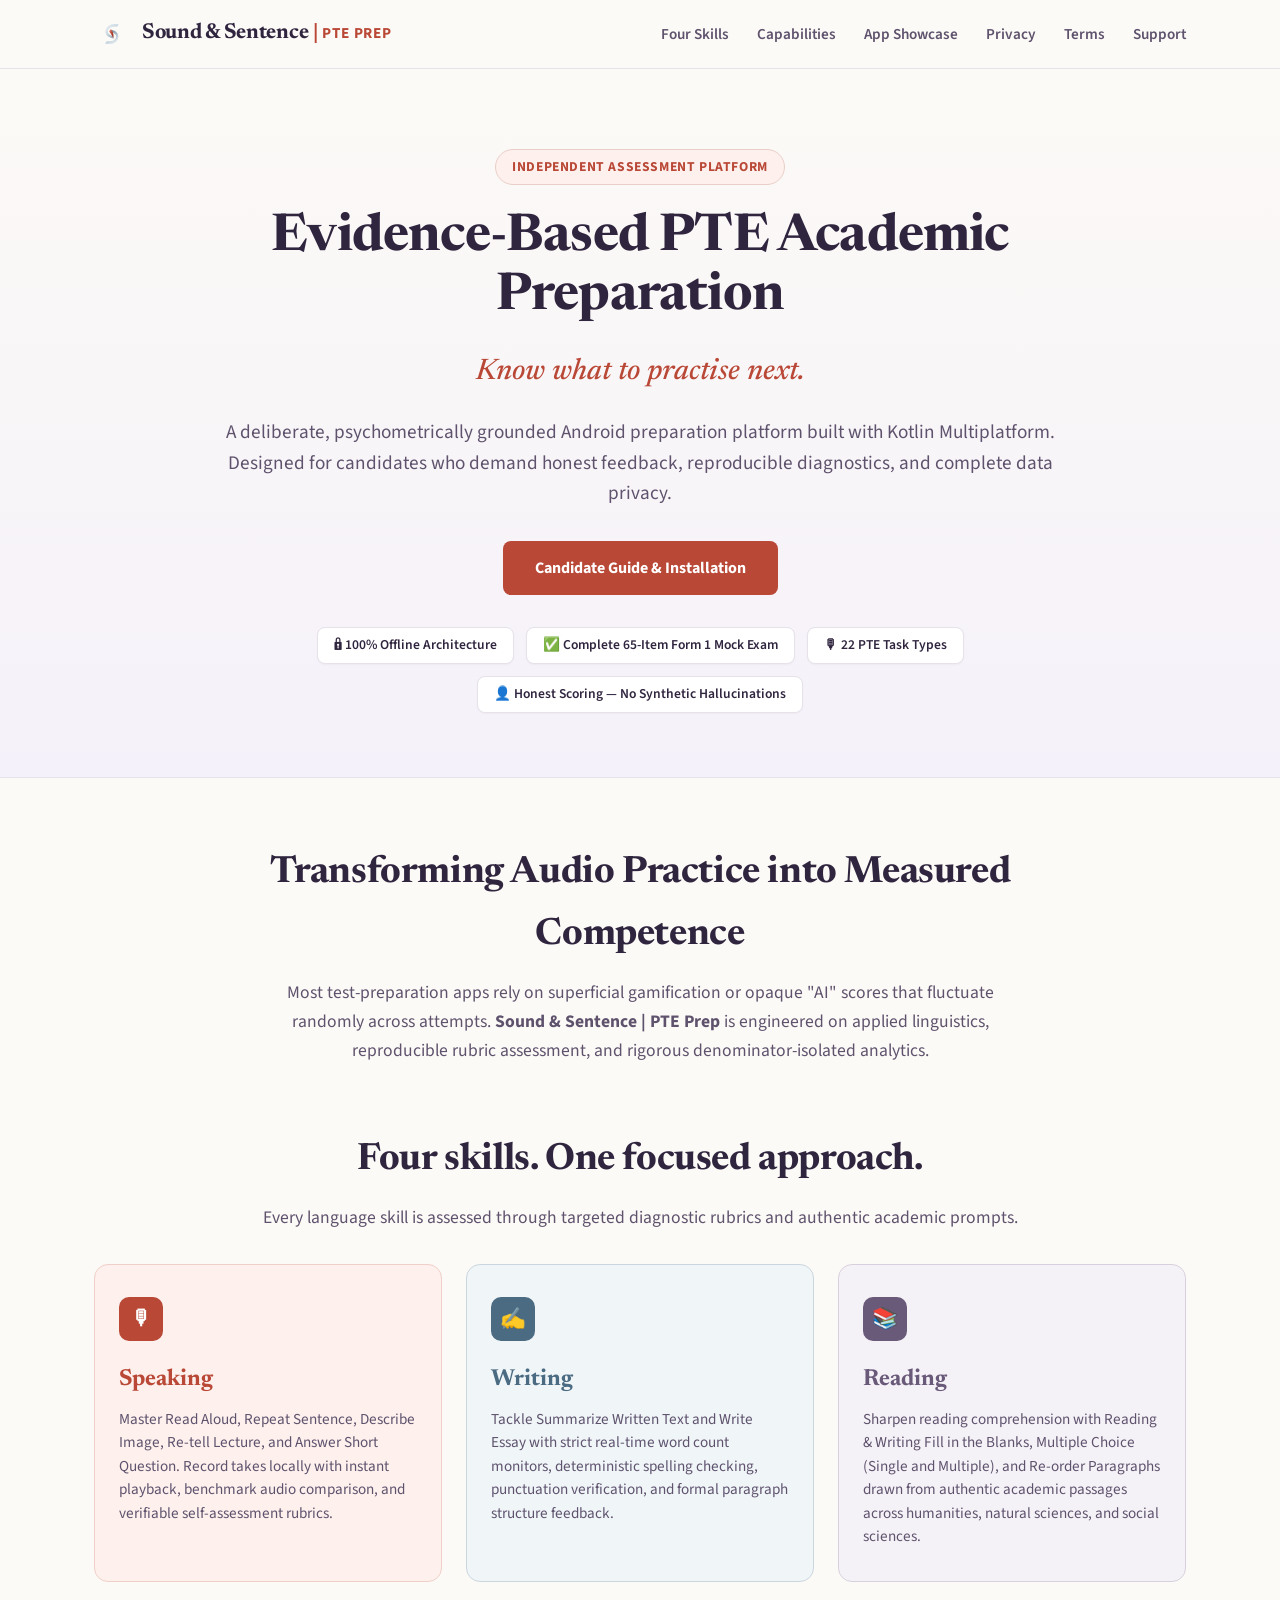
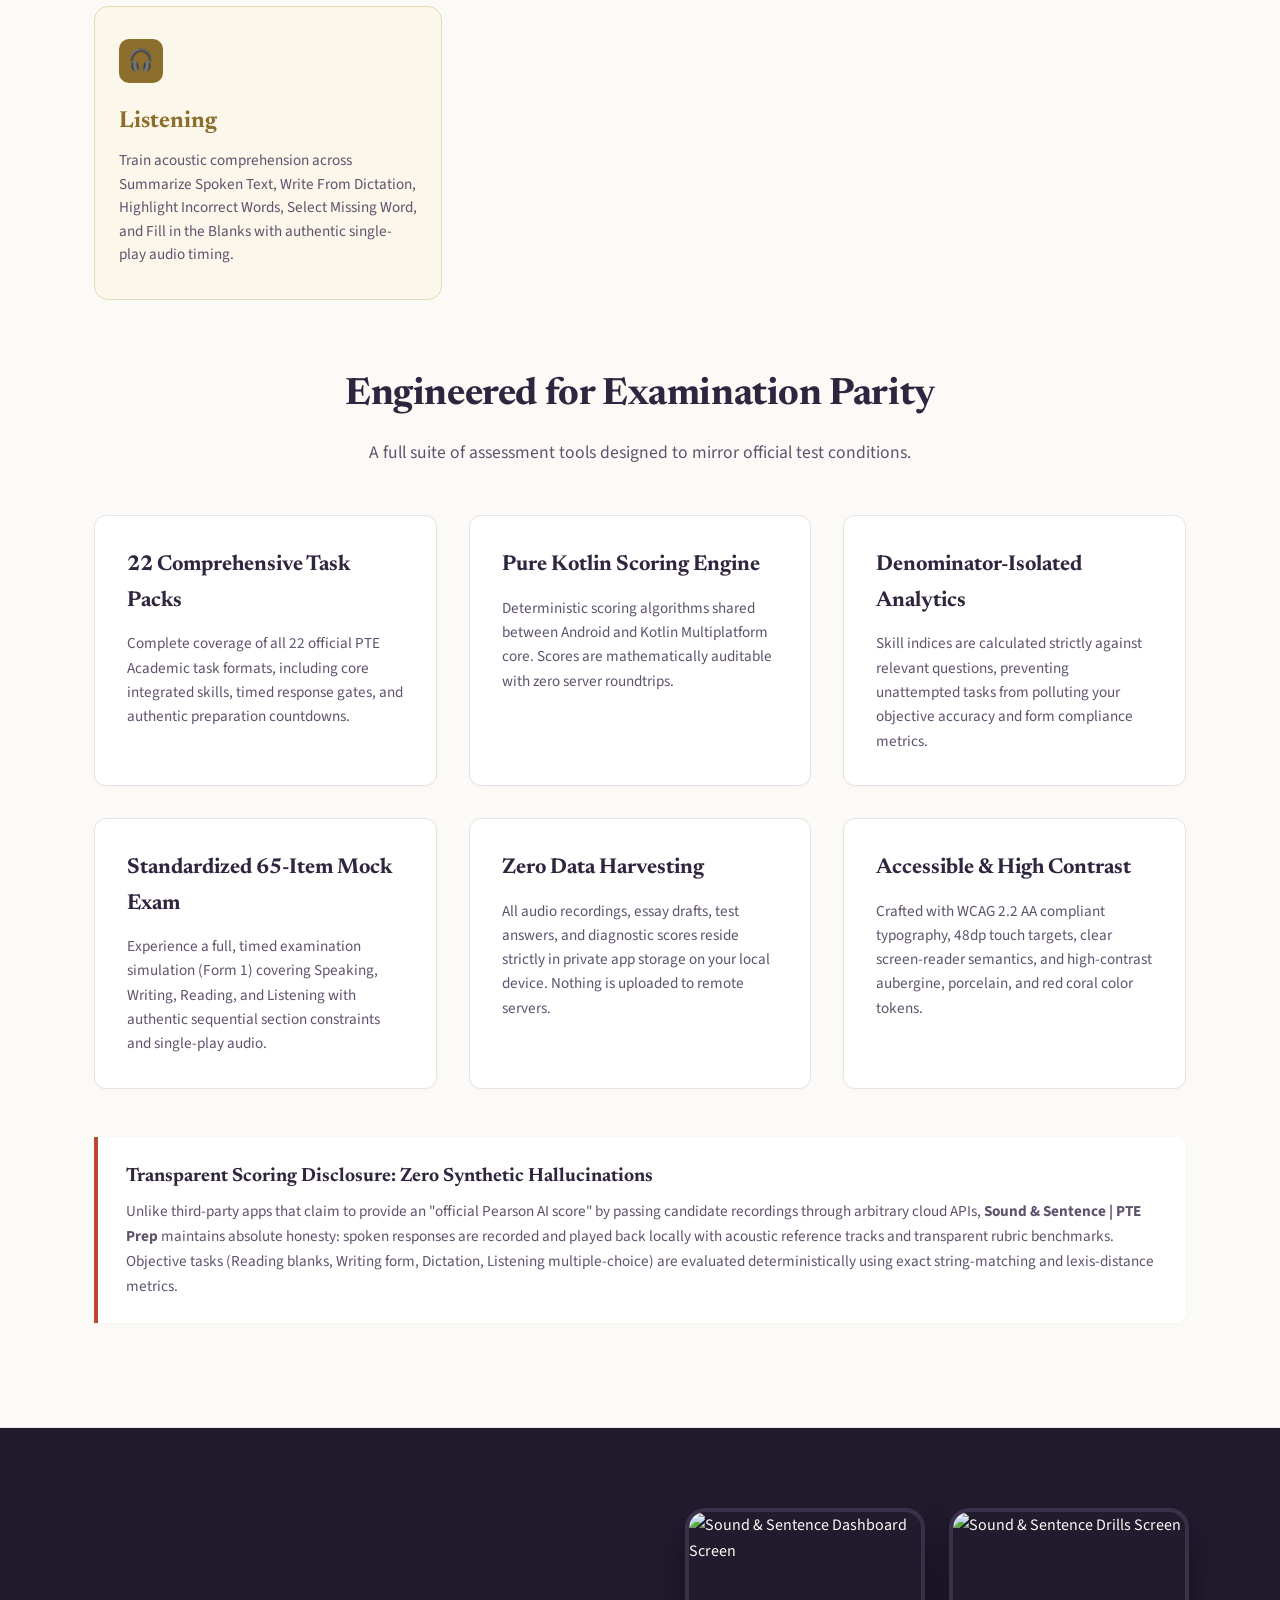
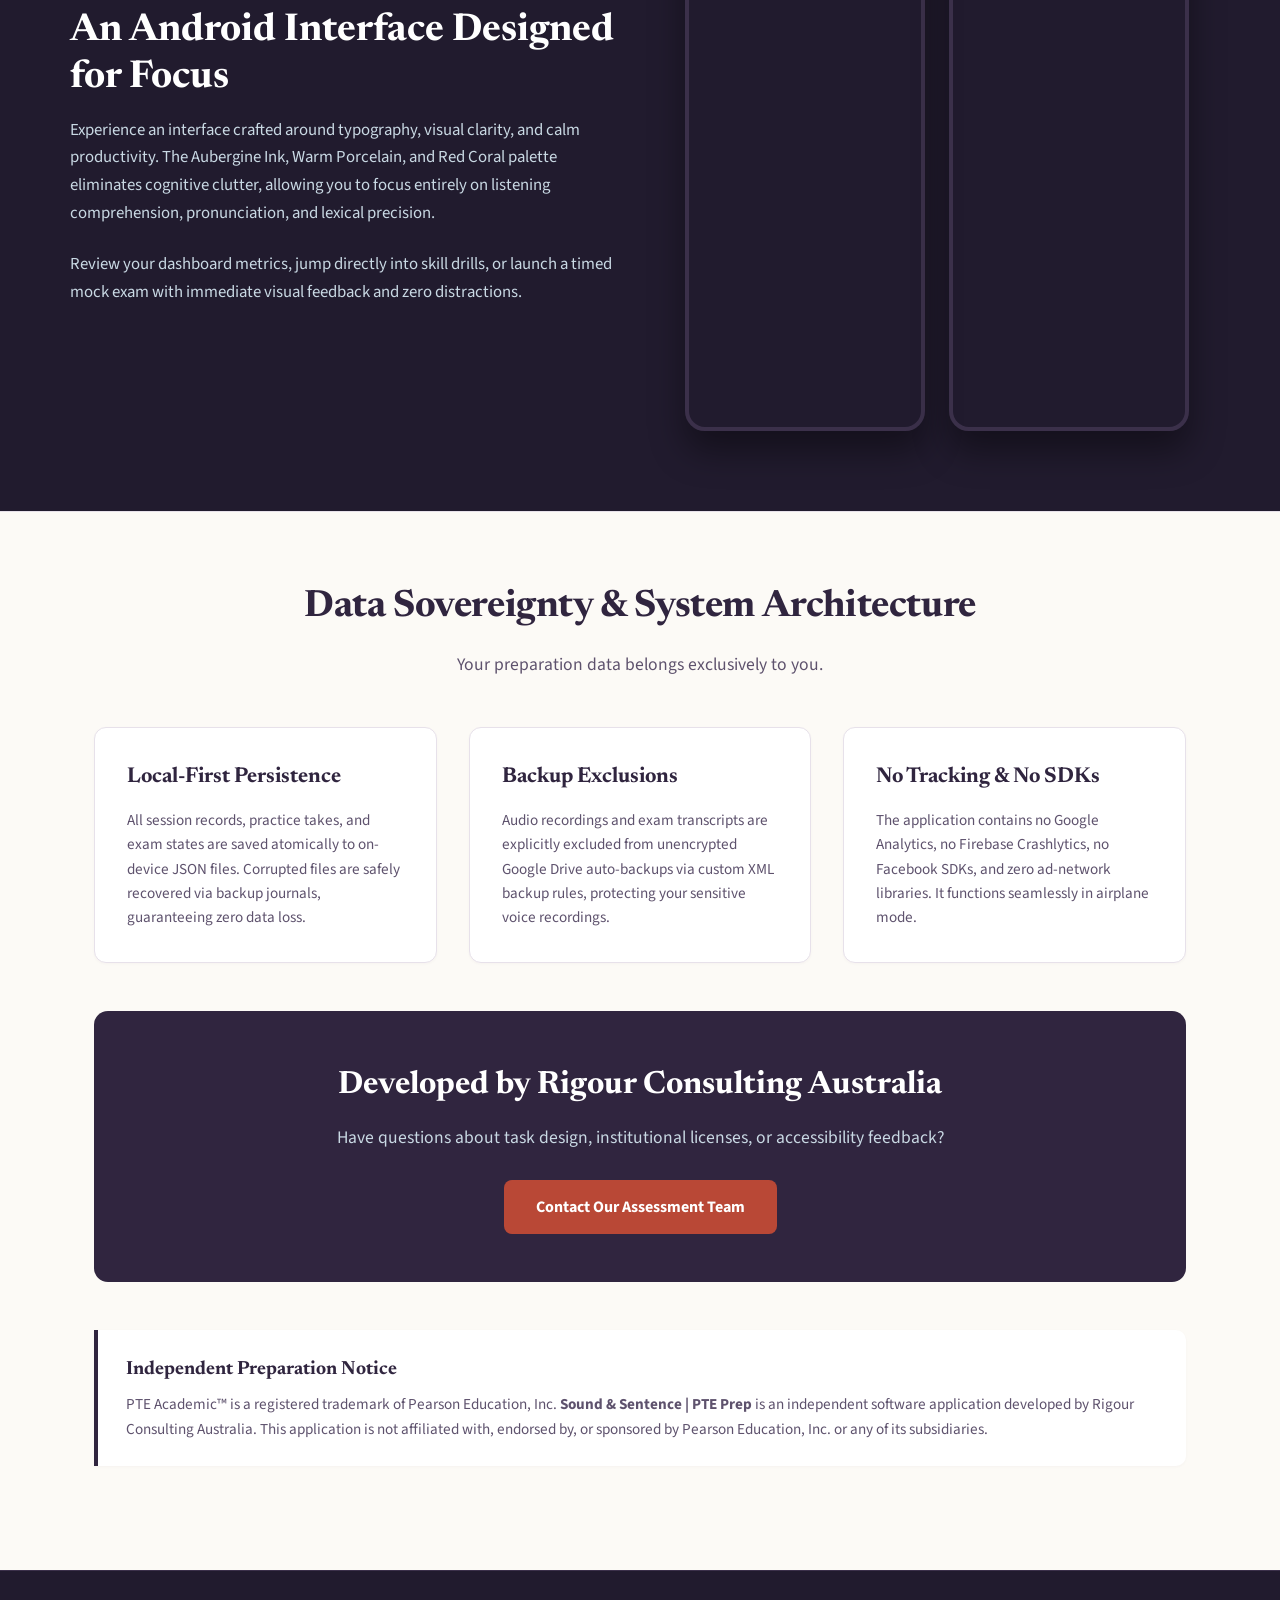
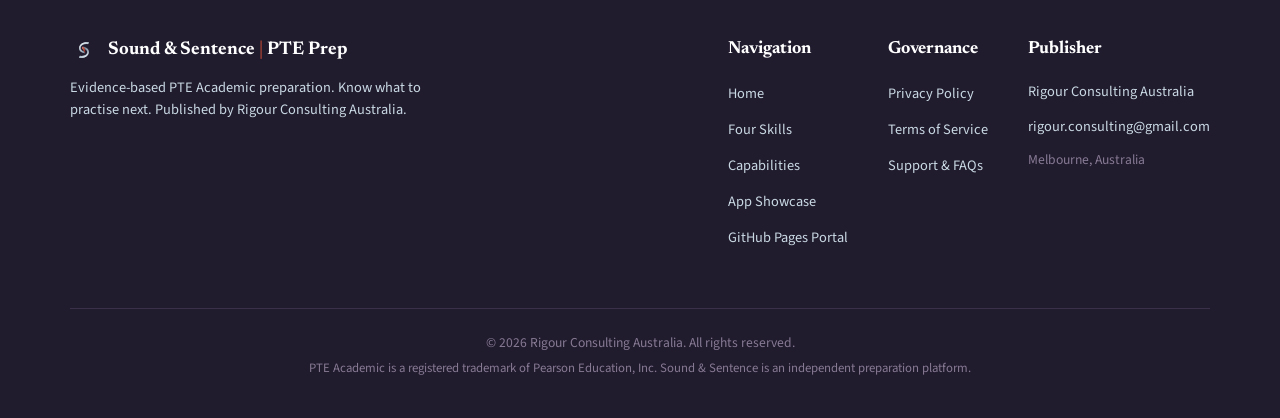
==== index.html @ 7c110e30 "Publish Sound & Sentence | PTE Prep public pages for GitHub Pages" ====
<!DOCTYPE html>
<html lang="en">
<head>
  <meta charset="UTF-8">
  <meta name="viewport" content="width=device-width, initial-scale=1.0">
  <title>Sound & Sentence | PTE Prep — Evidence-Based PTE Academic Preparation</title>
  <meta name="description" content="Independent PTE Academic preparation app with 100% offline diagnostic architecture, 22 task types, and Form 1 full mock examination. Know what to practise next.">
  <meta name="author" content="Rigour Consulting Australia">
  <link rel="canonical" href="https://rigourconsulting.github.io/Sound-Sentence-PTE-Prep/">
  <link rel="icon" type="image/svg+xml" href="assets/favicon.svg">
  <link rel="alternate icon" type="image/png" href="assets/favicon-32x32.png">
  
  <!-- Open Graph / Twitter Card -->
  <meta property="og:type" content="website">
  <meta property="og:title" content="Sound & Sentence | PTE Prep">
  <meta property="og:description" content="Know what to practise next. Independent PTE Academic preparation app with 100% offline diagnostic core and full 65-item mock examination.">
  <meta property="og:url" content="https://rigourconsulting.github.io/Sound-Sentence-PTE-Prep/">
  <meta property="og:image" content="assets/og_image.svg">
  <meta name="twitter:card" content="summary_large_image">
  <meta name="twitter:title" content="Sound & Sentence | PTE Prep">
  <meta name="twitter:description" content="Know what to practise next. Independent PTE Academic preparation app with 100% offline diagnostic core and full 65-item mock examination.">
  <meta name="twitter:image" content="assets/og_image.svg">

  <link rel="stylesheet" href="style.css">
</head>
<body>

  <!-- Section 1: Header & Navigation -->
  <header>
    <div class="nav-container">
      <a href="index.html" class="brand-link" aria-label="Sound & Sentence PTE Prep Home">
        <img src="assets/logo.svg" alt="Sound & Sentence S Emblem" class="brand-emblem" width="36" height="36">
        <div>
          <span class="brand-title">Sound &amp; Sentence</span>
          <span class="brand-sep">|</span>
          <span class="brand-descriptor">PTE PREP</span>
        </div>
      </a>
      <nav>
        <ul>
          <li><a href="index.html#skills" class="nav-link">Four Skills</a></li>
          <li><a href="index.html#capabilities" class="nav-link">Capabilities</a></li>
          <li><a href="index.html#showcase" class="nav-link">App Showcase</a></li>
          <li><a href="privacy.html" class="nav-link">Privacy</a></li>
          <li><a href="terms.html" class="nav-link">Terms</a></li>
          <li><a href="support.html" class="nav-link">Support</a></li>
        </ul>
      </nav>
    </div>
  </header>

  <!-- Section 2: Hero Section -->
  <section class="hero">
    <div class="hero-inner">
      <div class="hero-pill">Independent Assessment Platform</div>
      <h1>Evidence-Based PTE Academic Preparation</h1>
      <div class="hero-tagline">Know what to practise next.</div>
      <p class="hero-copy">
        A deliberate, psychometrically grounded Android preparation platform built with Kotlin Multiplatform. 
        Designed for candidates who demand honest feedback, reproducible diagnostics, and complete data privacy.
      </p>
      <div style="margin-bottom: 2rem;">
        <a href="support.html#getting-started" class="btn-coral">Candidate Guide &amp; Installation</a>
      </div>
      <div class="hero-badges">
        <span class="badge">&#128274; 100% Offline Architecture</span>
        <span class="badge">&#9989; Complete 65-Item Form 1 Mock Exam</span>
        <span class="badge">&#127897; 22 PTE Task Types</span>
        <span class="badge">&#128100; Honest Scoring &mdash; No Synthetic Hallucinations</span>
      </div>
    </div>
  </section>

  <!-- Section 3: Intro & Pedagogical Mission -->
  <section class="container">
    <div class="section-head">
      <h2>Transforming Audio Practice into Measured Competence</h2>
      <p>
        Most test-preparation apps rely on superficial gamification or opaque "AI" scores that fluctuate randomly across attempts. 
        <strong>Sound &amp; Sentence | PTE Prep</strong> is engineered on applied linguistics, reproducible rubric assessment, and 
        rigorous denominator-isolated analytics.
      </p>
    </div>

    <!-- Section 4: Four Skills. One Focused Approach. -->
    <div id="skills" class="section-head" style="margin-top: 4rem; margin-bottom: 2rem;">
      <h2>Four skills. One focused approach.</h2>
      <p>Every language skill is assessed through targeted diagnostic rubrics and authentic academic prompts.</p>
    </div>

    <div class="skills-grid">
      <!-- Speaking -->
      <div class="skill-card speaking">
        <div class="skill-icon">&#127897;</div>
        <h3>Speaking</h3>
        <p>
          Master Read Aloud, Repeat Sentence, Describe Image, Re-tell Lecture, and Answer Short Question. 
          Record takes locally with instant playback, benchmark audio comparison, and verifiable self-assessment rubrics.
        </p>
      </div>

      <!-- Writing -->
      <div class="skill-card writing">
        <div class="skill-icon">&#9997;</div>
        <h3>Writing</h3>
        <p>
          Tackle Summarize Written Text and Write Essay with strict real-time word count monitors, 
          deterministic spelling checking, punctuation verification, and formal paragraph structure feedback.
        </p>
      </div>

      <!-- Reading -->
      <div class="skill-card reading">
        <div class="skill-icon">&#128218;</div>
        <h3>Reading</h3>
        <p>
          Sharpen reading comprehension with Reading &amp; Writing Fill in the Blanks, Multiple Choice (Single and Multiple), 
          and Re-order Paragraphs drawn from authentic academic passages across humanities, natural sciences, and social sciences.
        </p>
      </div>

      <!-- Listening -->
      <div class="skill-card listening">
        <div class="skill-icon">&#127911;</div>
        <h3>Listening</h3>
        <p>
          Train acoustic comprehension across Summarize Spoken Text, Write From Dictation, Highlight Incorrect Words, 
          Select Missing Word, and Fill in the Blanks with authentic single-play audio timing.
        </p>
      </div>
    </div>

    <!-- Section 5: Genuine App Capabilities -->
    <div id="capabilities" class="section-head" style="margin-top: 4rem;">
      <h2>Engineered for Examination Parity</h2>
      <p>A full suite of assessment tools designed to mirror official test conditions.</p>
    </div>

    <div class="features-grid">
      <div class="feature-box">
        <h3>22 Comprehensive Task Packs</h3>
        <p>
          Complete coverage of all 22 official PTE Academic task formats, including core integrated skills, 
          timed response gates, and authentic preparation countdowns.
        </p>
      </div>
      <div class="feature-box">
        <h3>Pure Kotlin Scoring Engine</h3>
        <p>
          Deterministic scoring algorithms shared between Android and Kotlin Multiplatform core. 
          Scores are mathematically auditable with zero server roundtrips.
        </p>
      </div>
      <div class="feature-box">
        <h3>Denominator-Isolated Analytics</h3>
        <p>
          Skill indices are calculated strictly against relevant questions, preventing unattempted tasks 
          from polluting your objective accuracy and form compliance metrics.
        </p>
      </div>
      <div class="feature-box">
        <h3>Standardized 65-Item Mock Exam</h3>
        <p>
          Experience a full, timed examination simulation (Form 1) covering Speaking, Writing, Reading, 
          and Listening with authentic sequential section constraints and single-play audio.
        </p>
      </div>
      <div class="feature-box">
        <h3>Zero Data Harvesting</h3>
        <p>
          All audio recordings, essay drafts, test answers, and diagnostic scores reside strictly in private 
          app storage on your local device. Nothing is uploaded to remote servers.
        </p>
      </div>
      <div class="feature-box">
        <h3>Accessible &amp; High Contrast</h3>
        <p>
          Crafted with WCAG 2.2 AA compliant typography, 48dp touch targets, clear screen-reader 
          semantics, and high-contrast aubergine, porcelain, and red coral color tokens.
        </p>
      </div>
    </div>

    <!-- Section 6: Transparent Scoring & Feedback -->
    <div class="callout">
      <h4>Transparent Scoring Disclosure: Zero Synthetic Hallucinations</h4>
      <p>
        Unlike third-party apps that claim to provide an "official Pearson AI score" by passing candidate recordings 
        through arbitrary cloud APIs, <strong>Sound &amp; Sentence | PTE Prep</strong> maintains absolute honesty:
        spoken responses are recorded and played back locally with acoustic reference tracks and transparent rubric benchmarks. 
        Objective tasks (Reading blanks, Writing form, Dictation, Listening multiple-choice) are evaluated deterministically 
        using exact string-matching and lexis-distance metrics.
      </p>
    </div>
  </section>

  <!-- Section 7: App Showcase -->
  <section id="showcase" class="showcase-section">
    <div class="showcase-inner">
      <div class="showcase-grid">
        <div class="showcase-text">
          <h2>An Android Interface Designed for Focus</h2>
          <p>
            Experience an interface crafted around typography, visual clarity, and calm productivity. 
            The Aubergine Ink, Warm Porcelain, and Red Coral palette eliminates cognitive clutter, 
            allowing you to focus entirely on listening comprehension, pronunciation, and lexical precision.
          </p>
          <p>
            Review your dashboard metrics, jump directly into skill drills, or launch a timed mock exam 
            with immediate visual feedback and zero distractions.
          </p>
        </div>
        <div class="showcase-screens">
          <div class="phone-frame">
            <img src="assets/screen_home.png" alt="Sound & Sentence Dashboard Screen" width="240" height="533">
          </div>
          <div class="phone-frame">
            <img src="assets/screen_drills.png" alt="Sound & Sentence Drills Screen" width="240" height="533">
          </div>
        </div>
      </div>
    </div>
  </section>

  <!-- Section 8 & 9: Release Status & Privacy Summary -->
  <section class="container">
    <div class="section-head">
      <h2>Data Sovereignty &amp; System Architecture</h2>
      <p>Your preparation data belongs exclusively to you.</p>
    </div>

    <div class="features-grid">
      <div class="feature-box">
        <h3>Local-First Persistence</h3>
        <p>
          All session records, practice takes, and exam states are saved atomically to on-device JSON files. 
          Corrupted files are safely recovered via backup journals, guaranteeing zero data loss.
        </p>
      </div>
      <div class="feature-box">
        <h3>Backup Exclusions</h3>
        <p>
          Audio recordings and exam transcripts are explicitly excluded from unencrypted Google Drive auto-backups 
          via custom XML backup rules, protecting your sensitive voice recordings.
        </p>
      </div>
      <div class="feature-box">
        <h3>No Tracking &amp; No SDKs</h3>
        <p>
          The application contains no Google Analytics, no Firebase Crashlytics, no Facebook SDKs, 
          and zero ad-network libraries. It functions seamlessly in airplane mode.
        </p>
      </div>
    </div>

    <!-- Section 10: Support & Contact Banner -->
    <div class="contact-banner">
      <h2>Developed by Rigour Consulting Australia</h2>
      <p>Have questions about task design, institutional licenses, or accessibility feedback?</p>
      <a href="mailto:rigour.consulting@gmail.com" class="btn-coral">Contact Our Assessment Team</a>
    </div>

    <!-- Section 11: Pearson Disclaimer -->
    <div class="callout" style="border-left-color: var(--aubergine);">
      <h4>Independent Preparation Notice</h4>
      <p>
        PTE Academic&trade; is a registered trademark of Pearson Education, Inc. 
        <strong>Sound &amp; Sentence | PTE Prep</strong> is an independent software application developed by Rigour Consulting Australia. 
        This application is not affiliated with, endorsed by, or sponsored by Pearson Education, Inc. or any of its subsidiaries.
      </p>
    </div>
  </section>

  <!-- Section 12: Footer -->
  <footer>
    <div class="footer-inner">
      <div class="footer-col" style="flex: 2; min-width: 260px;">
        <div style="display: flex; align-items: center; gap: 0.6rem; margin-bottom: 0.75rem;">
          <img src="assets/logo.svg" alt="Sound & Sentence Logo" width="28" height="28">
          <span style="font-family: var(--font-serif); font-weight: 700; color: #FFFFFF; font-size: 1.15rem;">
            Sound &amp; Sentence <span style="color: var(--coral);">|</span> PTE Prep
          </span>
        </div>
        <p style="font-size: 0.9rem; color: #C9D9E4; max-width: 380px; line-height: 1.5;">
          Evidence-based PTE Academic preparation. Know what to practise next. 
          Published by Rigour Consulting Australia.
        </p>
      </div>

      <div class="footer-col">
        <h4>Navigation</h4>
        <ul>
          <li><a href="index.html">Home</a></li>
          <li><a href="index.html#skills">Four Skills</a></li>
          <li><a href="index.html#capabilities">Capabilities</a></li>
          <li><a href="index.html#showcase">App Showcase</a></li>
          <li><a href="https://rigourconsulting.github.io/Sound-Sentence-PTE-Prep/">GitHub Pages Portal</a></li>
        </ul>
      </div>

      <div class="footer-col">
        <h4>Governance</h4>
        <ul>
          <li><a href="privacy.html">Privacy Policy</a></li>
          <li><a href="terms.html">Terms of Service</a></li>
          <li><a href="support.html">Support &amp; FAQs</a></li>
        </ul>
      </div>

      <div class="footer-col">
        <h4>Publisher</h4>
        <ul>
          <li style="color: #C9D9E4; font-size: 0.9rem;">Rigour Consulting Australia</li>
          <li><a href="mailto:rigour.consulting@gmail.com">rigour.consulting@gmail.com</a></li>
          <li style="color: #867A93; font-size: 0.85rem; margin-top: 0.5rem;">Melbourne, Australia</li>
        </ul>
      </div>
    </div>

    <div class="footer-bottom">
      <p>&copy; 2026 Rigour Consulting Australia. All rights reserved.</p>
      <p style="margin-top: 0.35rem; font-size: 0.8rem;">
        PTE Academic is a registered trademark of Pearson Education, Inc. Sound &amp; Sentence is an independent preparation platform.
      </p>
    </div>
  </footer>

</body>
</html>
---- style.css ----
/*
  Sound & Sentence | PTE Prep
  Canonical Web Stylesheet
  Publisher: Rigour Consulting Australia (rigour.consulting@gmail.com)
*/

@import url('https://fonts.googleapis.com/css2?family=Newsreader:ital,opsz,wght@0,6..72,400..700;1,6..72,400..600&family=Source+Sans+3:ital,wght@0,300..700;1,400&display=swap');

:root {
  --aubergine: #30253F;
  --porcelain: #FCFAF6;
  --coral: #B94836;
  --coral-hover: #9E3727;
  --blue-glass: #C9D9E4;
  --lilac: #E7E1EA;
  --gold: #F2C67D;
  --night-aubergine: #211B2E;
  --raised-aubergine: #3B304A;
  --light-coral: #F08D7A;

  --text-primary: #30253F;
  --text-secondary: #5E526D;
  --text-muted: #867A93;
  --border: #E7E1EA;
  --bg-card: #FFFFFF;

  --skill-speaking-bg: #FDF0ED;
  --skill-speaking-accent: #B94836;
  --skill-writing-bg: #F0F5F8;
  --skill-writing-accent: #4B6B82;
  --skill-reading-bg: #F5F2F7;
  --skill-reading-accent: #6A5A7A;
  --skill-listening-bg: #FCF7EB;
  --skill-listening-accent: #8C6E2D;

  --font-serif: 'Newsreader', Georgia, 'Times New Roman', serif;
  --font-sans: 'Source Sans 3', -apple-system, BlinkMacSystemFont, 'Segoe UI', Roboto, sans-serif;
  --max-w: 1140px;
}

* {
  box-sizing: border-box;
  margin: 0;
  padding: 0;
}

body {
  font-family: var(--font-sans);
  color: var(--text-primary);
  background-color: var(--porcelain);
  line-height: 1.65;
  -webkit-font-smoothing: antialiased;
}

/* Header & Nav */
header {
  background: var(--porcelain);
  border-bottom: 1px solid var(--border);
  position: sticky;
  top: 0;
  z-index: 100;
  backdrop-filter: blur(8px);
}

.nav-container {
  max-width: var(--max-w);
  margin: 0 auto;
  display: flex;
  justify-content: space-between;
  align-items: center;
  padding: 1rem 1.5rem;
}

.brand-link {
  display: flex;
  align-items: center;
  gap: 0.75rem;
  text-decoration: none;
  color: var(--aubergine);
}

.brand-emblem {
  width: 36px;
  height: 36px;
  display: block;
}

.brand-title {
  font-family: var(--font-serif);
  font-weight: 700;
  font-size: 1.35rem;
  letter-spacing: -0.3px;
  color: var(--aubergine);
}

.brand-sep {
  color: var(--coral);
  font-weight: 700;
  font-size: 1.25rem;
  margin: 0 0.1rem;
}

.brand-descriptor {
  font-family: var(--font-sans);
  font-weight: 700;
  font-size: 0.95rem;
  color: var(--coral);
  letter-spacing: 0.8px;
}

nav ul {
  display: flex;
  list-style: none;
  gap: 1.75rem;
  align-items: center;
}

nav a {
  text-decoration: none;
  color: var(--text-secondary);
  font-weight: 600;
  font-size: 0.95rem;
  transition: color 0.15s ease;
}

nav a:hover, nav a.active {
  color: var(--coral);
}

/* Hero Section */
.hero {
  padding: 5rem 1.5rem 4rem 1.5rem;
  background: linear-gradient(180deg, var(--porcelain) 0%, #F5F1FA 100%);
  border-bottom: 1px solid var(--border);
  text-align: center;
}

.hero-inner {
  max-width: 860px;
  margin: 0 auto;
}

.hero-pill {
  display: inline-flex;
  align-items: center;
  gap: 0.5rem;
  background: var(--skill-speaking-bg);
  border: 1px solid #EACEC8;
  color: var(--coral);
  font-size: 0.85rem;
  font-weight: 700;
  letter-spacing: 0.6px;
  padding: 0.35rem 1rem;
  border-radius: 9999px;
  margin-bottom: 1.5rem;
  text-transform: uppercase;
}

.hero h1 {
  font-family: var(--font-serif);
  font-size: 3.25rem;
  font-weight: 700;
  color: var(--aubergine);
  line-height: 1.15;
  letter-spacing: -0.8px;
  margin-bottom: 1.25rem;
}

.hero-tagline {
  font-family: var(--font-serif);
  font-size: 1.85rem;
  font-style: italic;
  font-weight: 500;
  color: var(--coral);
  margin-bottom: 1.25rem;
}

.hero-copy {
  font-size: 1.2rem;
  color: var(--text-secondary);
  margin-bottom: 2rem;
  line-height: 1.6;
}

.hero-badges {
  display: flex;
  justify-content: center;
  gap: 0.75rem;
  flex-wrap: wrap;
  margin-top: 1rem;
}

.badge {
  background: #FFFFFF;
  border: 1px solid var(--border);
  color: var(--aubergine);
  padding: 0.4rem 1rem;
  border-radius: 8px;
  font-size: 0.85rem;
  font-weight: 600;
  box-shadow: 0 1px 2px rgba(48,37,63,0.04);
}

/* Container */
.container {
  max-width: var(--max-w);
  margin: 0 auto;
  padding: 4rem 1.5rem;
}

.section-head {
  text-align: center;
  max-width: 760px;
  margin: 0 auto 3rem auto;
}

.section-head h2 {
  font-family: var(--font-serif);
  font-size: 2.35rem;
  color: var(--aubergine);
  letter-spacing: -0.4px;
  margin-bottom: 0.75rem;
}

.section-head p {
  color: var(--text-secondary);
  font-size: 1.1rem;
}

/* Four Skills Section */
.skills-grid {
  display: grid;
  grid-template-columns: repeat(auto-fit, minmax(260px, 1fr));
  gap: 1.5rem;
  margin-bottom: 4rem;
}

.skill-card {
  border-radius: 14px;
  padding: 2rem 1.5rem;
  transition: transform 0.2s, box-shadow 0.2s;
  border: 1px solid transparent;
}

.skill-card:hover {
  transform: translateY(-3px);
  box-shadow: 0 8px 16px rgba(48,37,63,0.06);
}

.skill-card.speaking {
  background: var(--skill-speaking-bg);
  border-color: #F0CFC8;
}
.skill-card.writing {
  background: var(--skill-writing-bg);
  border-color: #CAD6DE;
}
.skill-card.reading {
  background: var(--skill-reading-bg);
  border-color: #D8D0DE;
}
.skill-card.listening {
  background: var(--skill-listening-bg);
  border-color: #E8DBB8;
}

.skill-icon {
  width: 44px;
  height: 44px;
  border-radius: 10px;
  display: flex;
  align-items: center;
  justify-content: center;
  font-size: 1.3rem;
  font-weight: bold;
  margin-bottom: 1.25rem;
}

.skill-card.speaking .skill-icon { background: var(--coral); color: #fff; }
.skill-card.writing .skill-icon { background: var(--skill-writing-accent); color: #fff; }
.skill-card.reading .skill-icon { background: var(--skill-reading-accent); color: #fff; }
.skill-card.listening .skill-icon { background: var(--skill-listening-accent); color: #fff; }

.skill-card h3 {
  font-family: var(--font-serif);
  font-size: 1.45rem;
  margin-bottom: 0.5rem;
}

.skill-card.speaking h3 { color: var(--coral); }
.skill-card.writing h3 { color: var(--skill-writing-accent); }
.skill-card.reading h3 { color: var(--skill-reading-accent); }
.skill-card.listening h3 { color: var(--skill-listening-accent); }

.skill-card p {
  font-size: 0.95rem;
  color: var(--text-secondary);
  line-height: 1.55;
}

/* Feature Grid */
.features-grid {
  display: grid;
  grid-template-columns: repeat(auto-fit, minmax(320px, 1fr));
  gap: 2rem;
  margin: 3rem 0;
}

.feature-box {
  background: #FFFFFF;
  border: 1px solid var(--border);
  border-radius: 12px;
  padding: 2rem;
  box-shadow: 0 1px 3px rgba(48,37,63,0.03);
}

.feature-box h3 {
  font-family: var(--font-serif);
  font-size: 1.35rem;
  color: var(--aubergine);
  margin-bottom: 0.75rem;
}

.feature-box p {
  color: var(--text-secondary);
  font-size: 0.95rem;
  line-height: 1.6;
}

/* App Showcase */
.showcase-section {
  background: var(--night-aubergine);
  color: var(--porcelain);
  padding: 5rem 1.5rem;
  border-top: 1px solid var(--border);
  border-bottom: 1px solid var(--border);
}

.showcase-inner {
  max-width: var(--max-w);
  margin: 0 auto;
}

.showcase-grid {
  display: grid;
  grid-template-columns: 1fr 1fr;
  gap: 3rem;
  align-items: center;
}

.showcase-text h2 {
  font-family: var(--font-serif);
  font-size: 2.4rem;
  color: #FFFFFF;
  line-height: 1.2;
  margin-bottom: 1rem;
}

.showcase-text p {
  color: #C9D9E4;
  font-size: 1.05rem;
  line-height: 1.65;
  margin-bottom: 1.5rem;
}

.showcase-screens {
  display: flex;
  gap: 1.5rem;
  justify-content: center;
}

.phone-frame {
  width: 240px;
  border-radius: 20px;
  overflow: hidden;
  box-shadow: 0 20px 35px rgba(0,0,0,0.4);
  border: 4px solid var(--raised-aubergine);
}

.phone-frame img {
  width: 100%;
  height: auto;
  display: block;
}

/* Callout Box */
.callout {
  background: #FFFFFF;
  border-left: 4px solid var(--coral);
  padding: 1.5rem 1.75rem;
  border-radius: 0 10px 10px 0;
  margin: 2.5rem 0;
  box-shadow: 0 1px 3px rgba(48,37,63,0.03);
}

.callout h4 {
  font-family: var(--font-serif);
  font-size: 1.2rem;
  color: var(--aubergine);
  margin-bottom: 0.4rem;
}

.callout p {
  color: var(--text-secondary);
  font-size: 0.95rem;
}

/* Policy & Docs Pages */
.doc-card {
  background: #FFFFFF;
  border: 1px solid var(--border);
  border-radius: 14px;
  padding: 3rem;
  margin-bottom: 3rem;
  box-shadow: 0 1px 3px rgba(48,37,63,0.03);
}

.doc-card h1 {
  font-family: var(--font-serif);
  font-size: 2.5rem;
  color: var(--aubergine);
  margin-bottom: 0.5rem;
}

.doc-meta {
  color: var(--text-muted);
  font-size: 0.9rem;
  margin-bottom: 2rem;
  padding-bottom: 1rem;
  border-bottom: 1px solid var(--border);
}

.doc-card h2 {
  font-family: var(--font-serif);
  font-size: 1.55rem;
  color: var(--aubergine);
  margin: 2.25rem 0 0.75rem 0;
}

.doc-card h3 {
  font-size: 1.15rem;
  color: var(--aubergine);
  margin: 1.25rem 0 0.5rem 0;
}

.doc-card p, .doc-card li {
  color: #3C3347;
  font-size: 1rem;
  line-height: 1.65;
  margin-bottom: 1rem;
}

.doc-card ul, .doc-card ol {
  padding-left: 1.75rem;
  margin-bottom: 1.25rem;
}

/* Tables */
table {
  width: 100%;
  border-collapse: collapse;
  margin: 1.5rem 0;
}

th, td {
  padding: 0.85rem 1rem;
  border: 1px solid var(--border);
  text-align: left;
  font-size: 0.95rem;
}

th {
  background: #F7F5FA;
  color: var(--aubergine);
  font-weight: 700;
}

/* Contact Card */
.contact-banner {
  background: var(--aubergine);
  color: #FFFFFF;
  padding: 3rem 2rem;
  border-radius: 14px;
  text-align: center;
  margin: 3rem 0;
}

.contact-banner h2 {
  font-family: var(--font-serif);
  font-size: 2rem;
  color: #FFFFFF;
  margin-bottom: 0.75rem;
}

.contact-banner p {
  color: var(--blue-glass);
  font-size: 1.1rem;
  margin-bottom: 1.75rem;
}

.btn-coral {
  display: inline-block;
  background: var(--coral);
  color: #FFFFFF;
  padding: 0.85rem 2rem;
  border-radius: 8px;
  font-weight: 700;
  text-decoration: none;
  transition: background 0.15s ease;
}

.btn-coral:hover {
  background: var(--coral-hover);
}

/* Footer */
footer {
  background: var(--night-aubergine);
  color: #9C8EA6;
  padding: 4rem 1.5rem 2.5rem 1.5rem;
  border-top: 1px solid var(--raised-aubergine);
}

.footer-inner {
  max-width: var(--max-w);
  margin: 0 auto;
  display: flex;
  justify-content: space-between;
  flex-wrap: wrap;
  gap: 2.5rem;
}

.footer-col h4 {
  color: #FFFFFF;
  font-family: var(--font-serif);
  font-size: 1.1rem;
  margin-bottom: 1rem;
}

.footer-col ul {
  list-style: none;
}

.footer-col li {
  margin-bottom: 0.6rem;
}

.footer-col a {
  color: #C9D9E4;
  text-decoration: none;
  font-size: 0.9rem;
  transition: color 0.15s ease;
}

.footer-col a:hover {
  color: var(--light-coral);
}

.footer-bottom {
  max-width: var(--max-w);
  margin: 3rem auto 0 auto;
  padding-top: 1.5rem;
  border-top: 1px solid var(--raised-aubergine);
  text-align: center;
  font-size: 0.85rem;
  color: #867A93;
  line-height: 1.5;
}

@media (max-width: 860px) {
  .hero h1 { font-size: 2.35rem; }
  .showcase-grid { grid-template-columns: 1fr; text-align: center; }
  .showcase-screens { justify-content: center; }
  .doc-card { padding: 1.75rem; }
  .nav-container { flex-direction: column; gap: 1rem; }
}
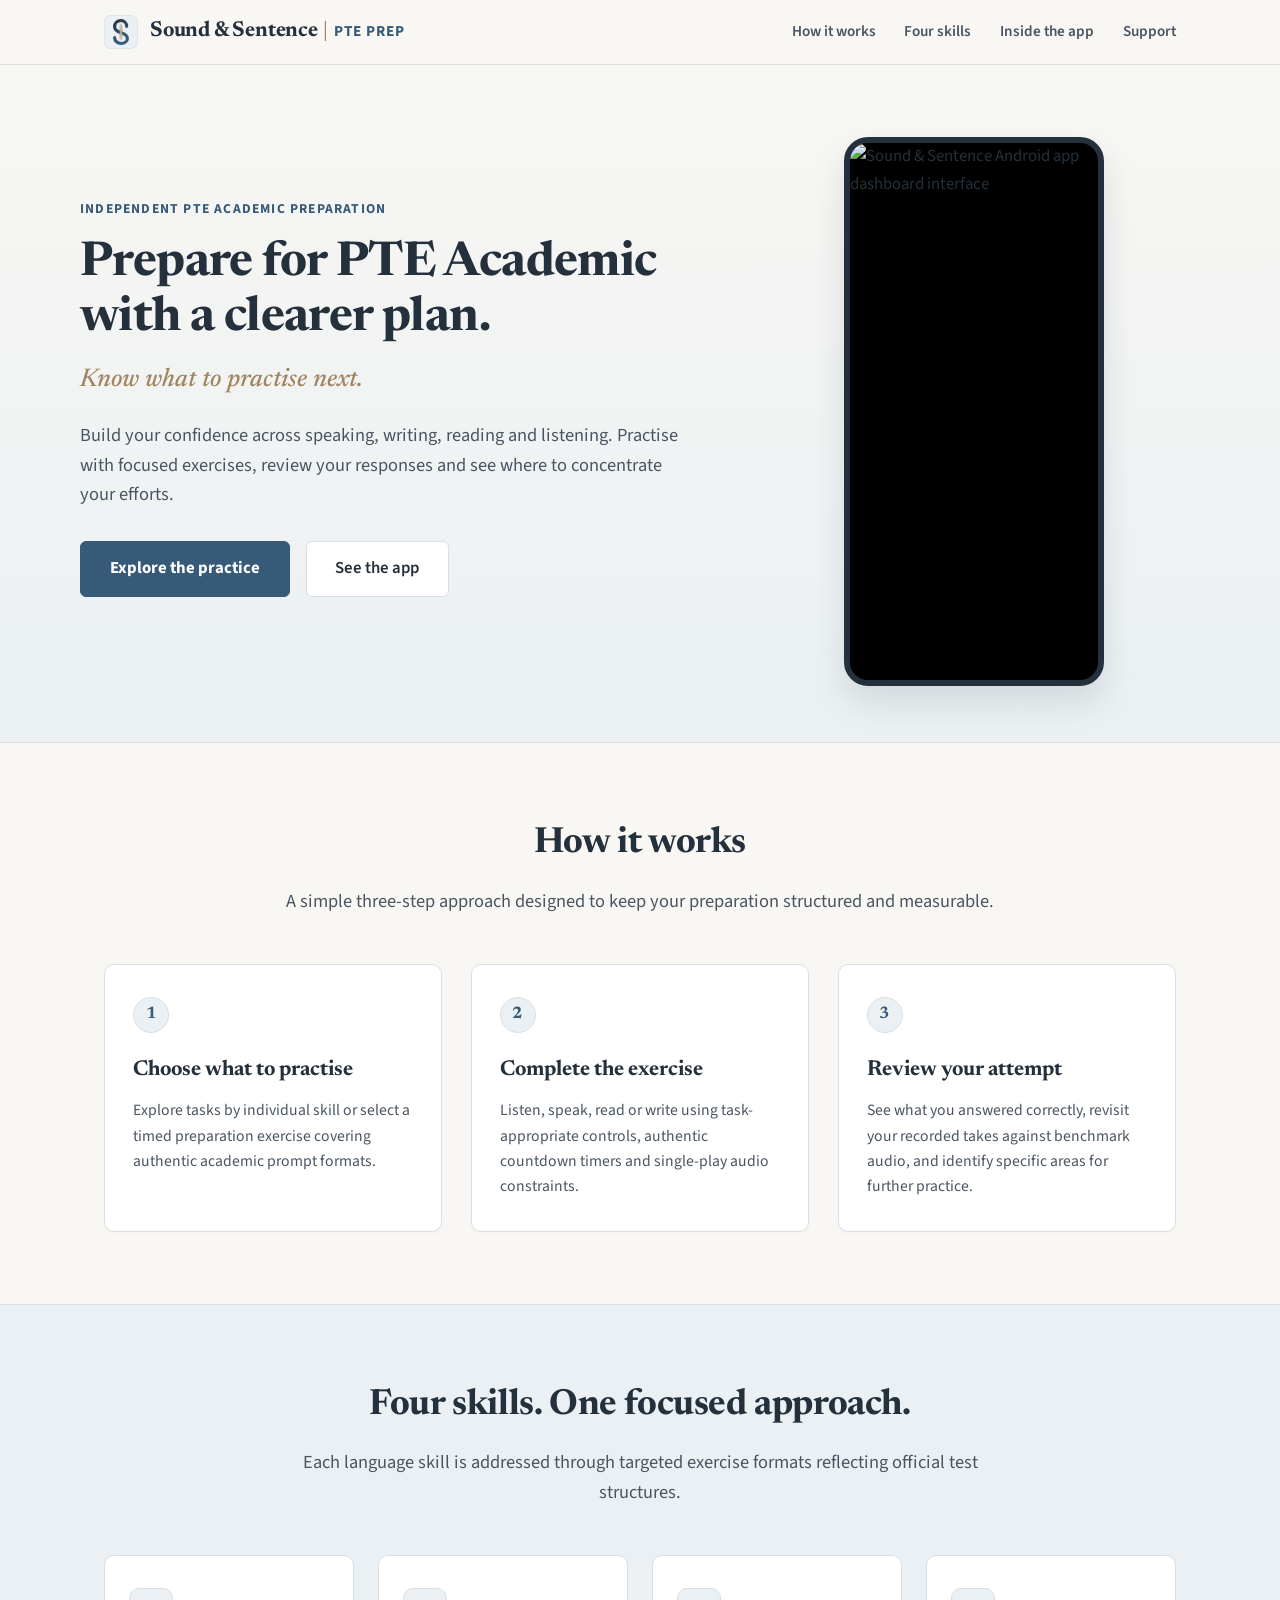
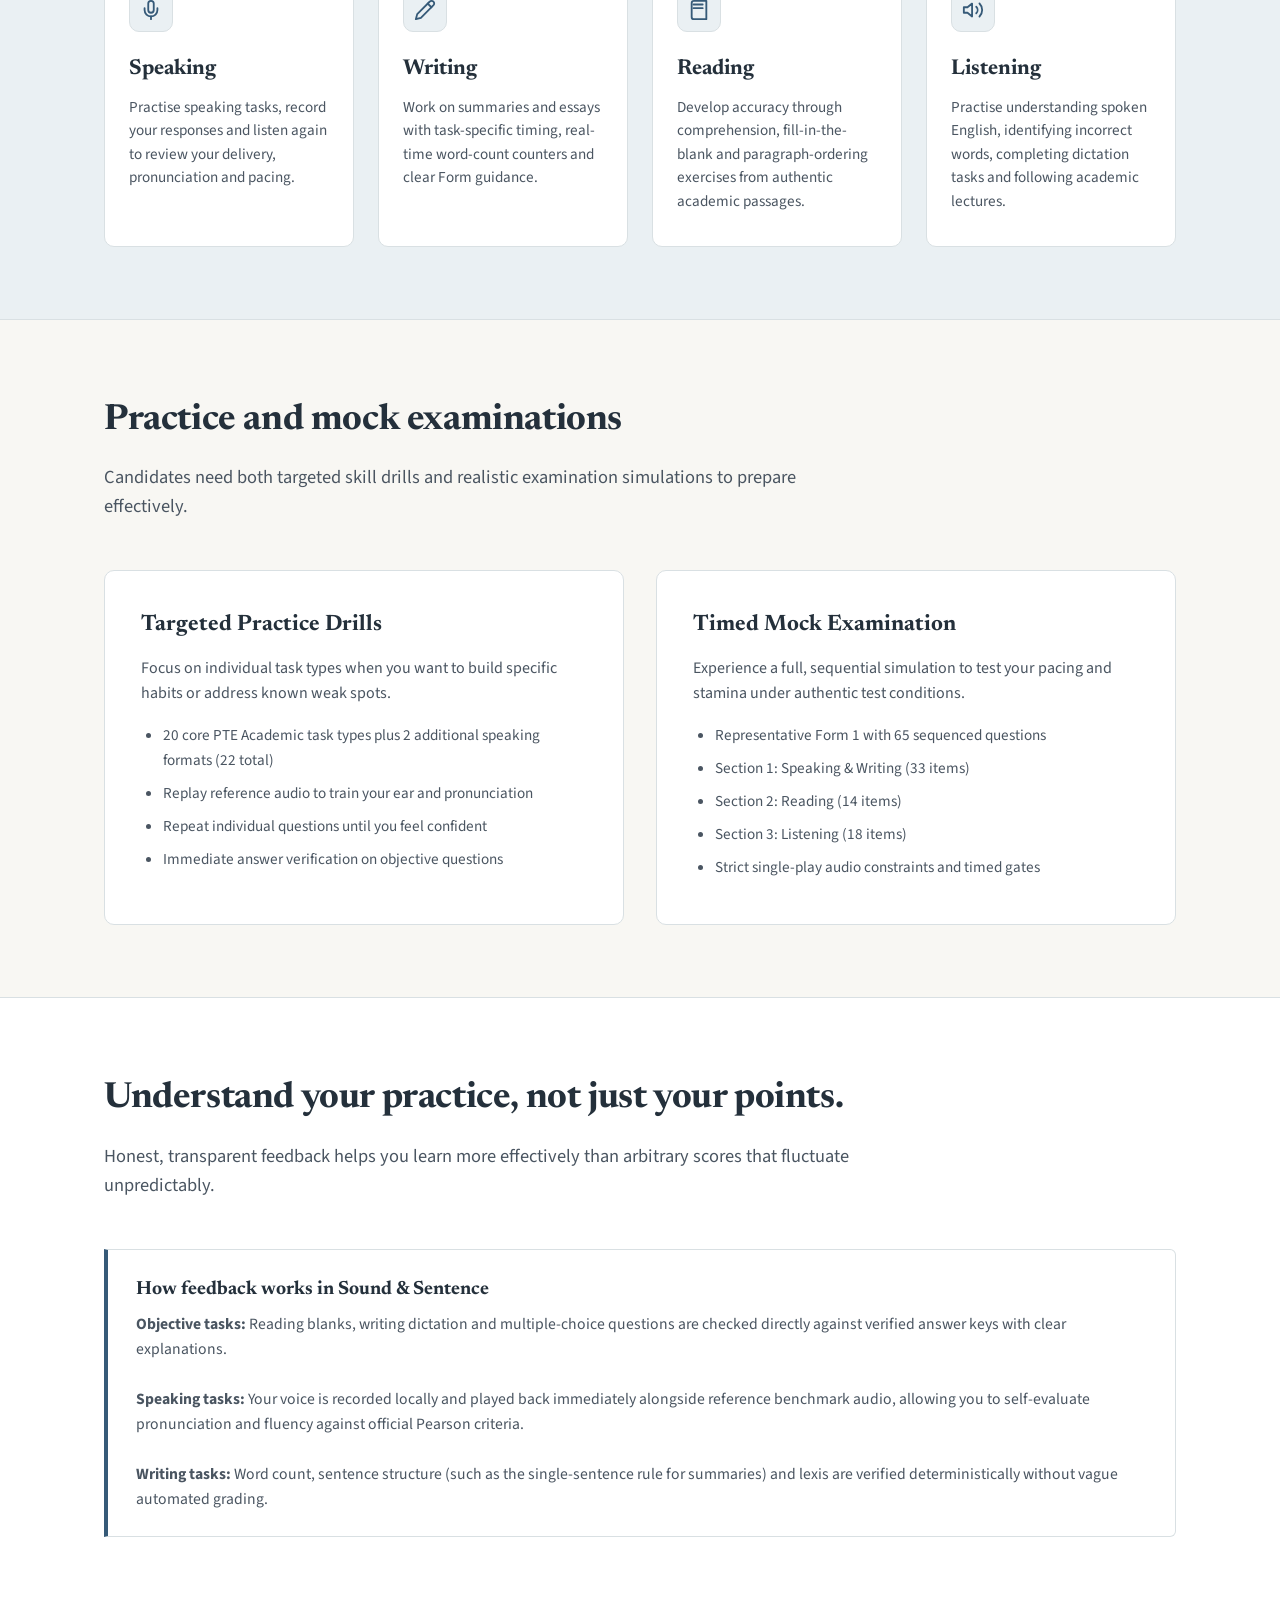
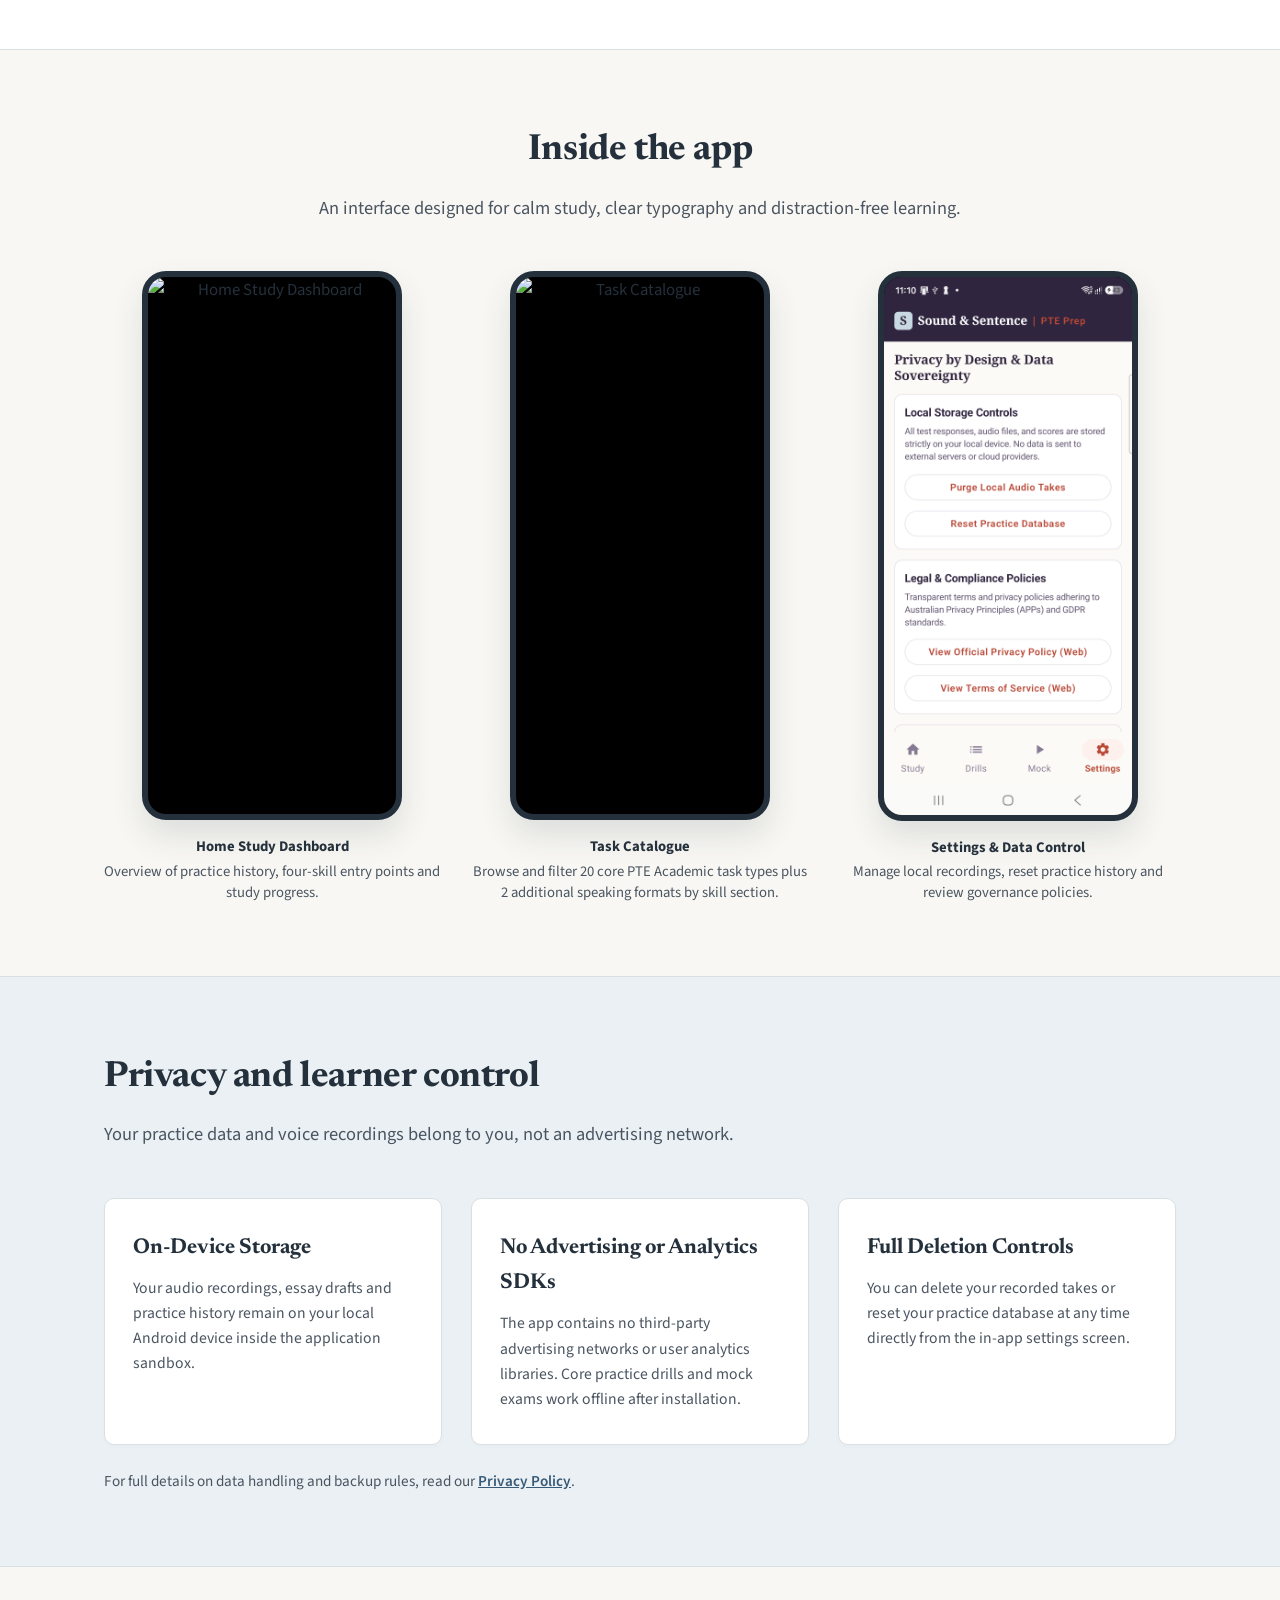
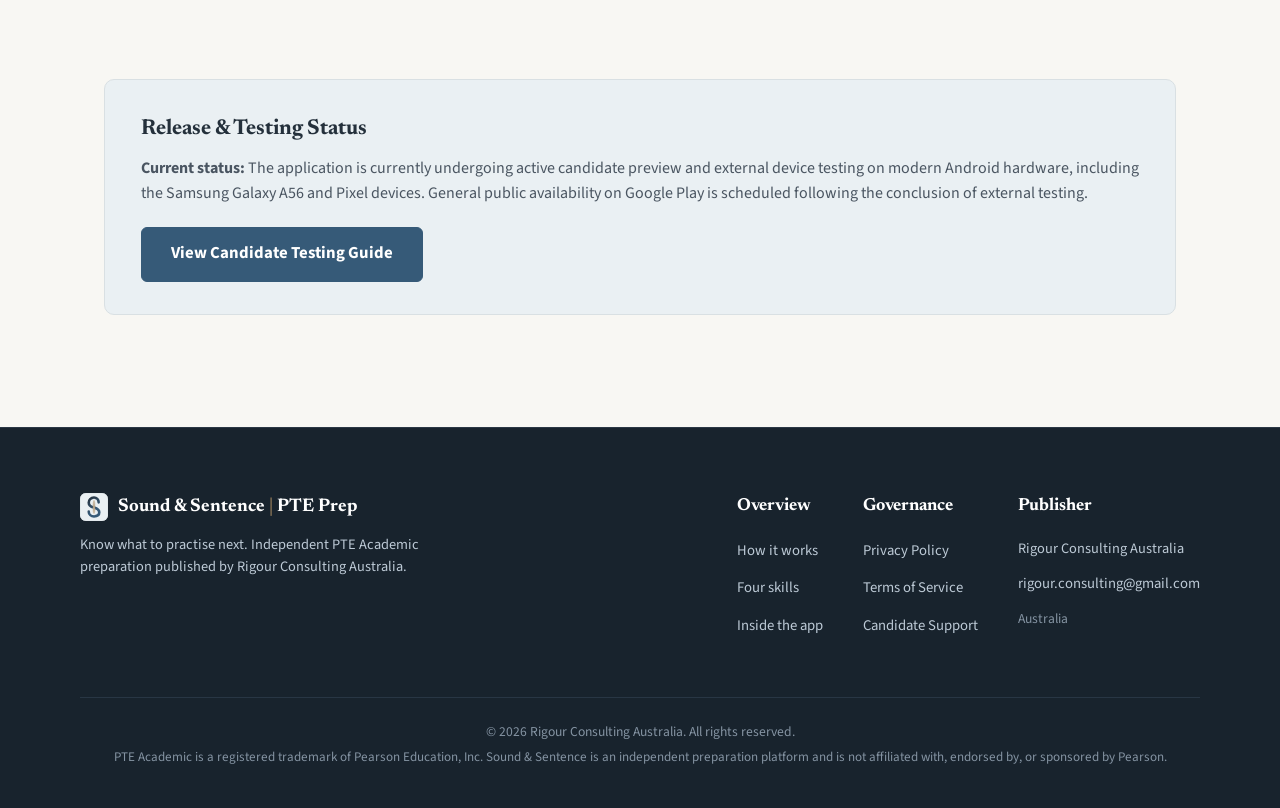
==== commit df137ddc: "Update public pages, privacy policy v2.2, 20+2 task description, and publisher particulars" ====
--- a/index.html
+++ b/index.html
@@ -3,298 +3,362 @@
 <head>
   <meta charset="UTF-8">
   <meta name="viewport" content="width=device-width, initial-scale=1.0">
-  <title>Sound & Sentence | PTE Prep — Evidence-Based PTE Academic Preparation</title>
-  <meta name="description" content="Independent PTE Academic preparation app with 100% offline diagnostic architecture, 22 task types, and Form 1 full mock examination. Know what to practise next.">
+  <title>Sound &amp; Sentence | PTE Prep &mdash; Independent PTE Academic Preparation</title>
+  <meta name="description" content="Prepare for PTE Academic with a clearer plan. Focused speaking, writing, reading and listening practice with honest feedback and local on-device storage.">
   <meta name="author" content="Rigour Consulting Australia">
   <link rel="canonical" href="https://rigourconsulting.github.io/Sound-Sentence-PTE-Prep/">
   <link rel="icon" type="image/svg+xml" href="assets/favicon.svg">
-  <link rel="alternate icon" type="image/png" href="assets/favicon-32x32.png">
   
-  <!-- Open Graph / Twitter Card -->
+  <!-- Open Graph / Social Cards -->
   <meta property="og:type" content="website">
-  <meta property="og:title" content="Sound & Sentence | PTE Prep">
-  <meta property="og:description" content="Know what to practise next. Independent PTE Academic preparation app with 100% offline diagnostic core and full 65-item mock examination.">
+  <meta property="og:title" content="Sound &amp; Sentence | PTE Prep">
+  <meta property="og:description" content="Know what to practise next. Independent PTE Academic preparation app with authentic task timing and on-device privacy.">
   <meta property="og:url" content="https://rigourconsulting.github.io/Sound-Sentence-PTE-Prep/">
-  <meta property="og:image" content="assets/og_image.svg">
+  <meta property="og:image" content="https://rigourconsulting.github.io/Sound-Sentence-PTE-Prep/assets/og_image.png">
+  <meta property="og:image:width" content="1200">
+  <meta property="og:image:height" content="630">
   <meta name="twitter:card" content="summary_large_image">
-  <meta name="twitter:title" content="Sound & Sentence | PTE Prep">
-  <meta name="twitter:description" content="Know what to practise next. Independent PTE Academic preparation app with 100% offline diagnostic core and full 65-item mock examination.">
-  <meta name="twitter:image" content="assets/og_image.svg">
+  <meta name="twitter:title" content="Sound &amp; Sentence | PTE Prep">
+  <meta name="twitter:description" content="Know what to practise next. Independent PTE Academic preparation app with authentic task timing and on-device privacy.">
+  <meta name="twitter:image" content="https://rigourconsulting.github.io/Sound-Sentence-PTE-Prep/assets/og_image.png">
+
+  <!-- Schema.org Structured Data (JSON-LD) -->
+  <script type="application/ld+json">
+  {
+    "@context": "https://schema.org",
+    "@graph": [
+      {
+        "@type": "SoftwareApplication",
+        "name": "Sound & Sentence | PTE Prep",
+        "operatingSystem": "Android",
+        "applicationCategory": "EducationalApplication",
+        "offers": {
+          "@type": "Offer",
+          "price": "0",
+          "priceCurrency": "AUD"
+        },
+        "description": "Independent PTE Academic preparation application providing 20 core PTE Academic task types plus 2 additional speaking formats (22 total), audio stimuli, voice recording, local scoring, and a representative 65-item mock examination.",
+        "author": {
+          "@type": "Organization",
+          "name": "Rigour Consulting Australia",
+          "email": "rigour.consulting@gmail.com"
+        }
+      },
+      {
+        "@type": "WebSite",
+        "url": "https://rigourconsulting.github.io/Sound-Sentence-PTE-Prep/",
+        "name": "Sound & Sentence | PTE Prep",
+        "description": "Independent PTE Academic preparation platform with authentic timing and on-device privacy.",
+        "publisher": {
+          "@type": "Organization",
+          "name": "Rigour Consulting Australia"
+        }
+      }
+    ]
+  }
+  </script>
 
   <link rel="stylesheet" href="style.css">
 </head>
 <body>
 
-  <!-- Section 1: Header & Navigation -->
+  <!-- Header & Navigation -->
   <header>
     <div class="nav-container">
-      <a href="index.html" class="brand-link" aria-label="Sound & Sentence PTE Prep Home">
-        <img src="assets/logo.svg" alt="Sound & Sentence S Emblem" class="brand-emblem" width="36" height="36">
+      <a href="index.html" class="brand-link" aria-label="Sound &amp; Sentence Home">
+        <img src="assets/logo.svg" alt="Sound &amp; Sentence Emblem" class="brand-emblem" width="34" height="34">
         <div>
-          <span class="brand-title">Sound &amp; Sentence</span>
-          <span class="brand-sep">|</span>
+          <span class="brand-name">Sound &amp; Sentence</span>
+          <span class="brand-divider">|</span>
           <span class="brand-descriptor">PTE PREP</span>
         </div>
       </a>
+      <button class="mobile-toggle" aria-label="Toggle navigation menu" onclick="document.querySelector('nav ul').classList.toggle('open')">&#9776;</button>
       <nav>
         <ul>
-          <li><a href="index.html#skills" class="nav-link">Four Skills</a></li>
-          <li><a href="index.html#capabilities" class="nav-link">Capabilities</a></li>
-          <li><a href="index.html#showcase" class="nav-link">App Showcase</a></li>
-          <li><a href="privacy.html" class="nav-link">Privacy</a></li>
-          <li><a href="terms.html" class="nav-link">Terms</a></li>
-          <li><a href="support.html" class="nav-link">Support</a></li>
+          <li><a href="#how-it-works">How it works</a></li>
+          <li><a href="#four-skills">Four skills</a></li>
+          <li><a href="#inside-the-app">Inside the app</a></li>
+          <li><a href="support.html">Support</a></li>
         </ul>
       </nav>
     </div>
   </header>
 
-  <!-- Section 2: Hero Section -->
+  <!-- Section 1: Hero -->
   <section class="hero">
-    <div class="hero-inner">
-      <div class="hero-pill">Independent Assessment Platform</div>
-      <h1>Evidence-Based PTE Academic Preparation</h1>
-      <div class="hero-tagline">Know what to practise next.</div>
-      <p class="hero-copy">
-        A deliberate, psychometrically grounded Android preparation platform built with Kotlin Multiplatform. 
-        Designed for candidates who demand honest feedback, reproducible diagnostics, and complete data privacy.
-      </p>
-      <div style="margin-bottom: 2rem;">
-        <a href="support.html#getting-started" class="btn-coral">Candidate Guide &amp; Installation</a>
-      </div>
-      <div class="hero-badges">
-        <span class="badge">&#128274; 100% Offline Architecture</span>
-        <span class="badge">&#9989; Complete 65-Item Form 1 Mock Exam</span>
-        <span class="badge">&#127897; 22 PTE Task Types</span>
-        <span class="badge">&#128100; Honest Scoring &mdash; No Synthetic Hallucinations</span>
-      </div>
-    </div>
-  </section>
-
-  <!-- Section 3: Intro & Pedagogical Mission -->
+    <div class="hero-grid">
+      <div class="hero-content">
+        <span class="hero-eyebrow">Independent PTE Academic preparation</span>
+        <h1>Prepare for PTE Academic with a clearer plan.</h1>
+        <div class="hero-tagline">Know what to practise next.</div>
+        <p class="hero-copy">
+          Build your confidence across speaking, writing, reading and listening. 
+          Practise with focused exercises, review your responses and see where to concentrate your efforts.
+        </p>
+        <div class="hero-actions">
+          <a href="#how-it-works" class="btn-primary">Explore the practice</a>
+          <a href="#inside-the-app" class="btn-secondary">See the app</a>
+        </div>
+      </div>
+      <div class="hero-phone-wrap">
+        <figure class="phone-frame">
+          <img src="assets/screen_home.png" alt="Sound &amp; Sentence Android app dashboard interface" width="260" height="563">
+        </figure>
+      </div>
+    </div>
+  </section>
+
+  <!-- Section 2: How It Works -->
+  <section id="how-it-works" class="container">
+    <div class="section-head center">
+      <h2>How it works</h2>
+      <p>A simple three-step approach designed to keep your preparation structured and measurable.</p>
+    </div>
+
+    <div class="steps-grid">
+      <div class="step-card">
+        <div class="step-number">1</div>
+        <h3>Choose what to practise</h3>
+        <p>Explore tasks by individual skill or select a timed preparation exercise covering authentic academic prompt formats.</p>
+      </div>
+
+      <div class="step-card">
+        <div class="step-number">2</div>
+        <h3>Complete the exercise</h3>
+        <p>Listen, speak, read or write using task-appropriate controls, authentic countdown timers and single-play audio constraints.</p>
+      </div>
+
+      <div class="step-card">
+        <div class="step-number">3</div>
+        <h3>Review your attempt</h3>
+        <p>See what you answered correctly, revisit your recorded takes against benchmark audio, and identify specific areas for further practice.</p>
+      </div>
+    </div>
+  </section>
+
+  <!-- Section 3: Four Skills -->
+  <section id="four-skills" style="background: var(--color-morning-mist); border-top: 1px solid var(--color-border-grey); border-bottom: 1px solid var(--color-border-grey);">
+    <div class="container">
+      <div class="section-head center">
+        <h2>Four skills. One focused approach.</h2>
+        <p>Each language skill is addressed through targeted exercise formats reflecting official test structures.</p>
+      </div>
+
+      <div class="skills-grid">
+        <!-- Speaking -->
+        <div class="skill-card">
+          <div class="skill-icon-wrap">
+            <svg viewBox="0 0 24 24" fill="none" stroke-width="2" stroke-linecap="round" stroke-linejoin="round">
+              <path d="M12 2a3 3 0 0 0-3 3v7a3 3 0 0 0 6 0V5a3 3 0 0 0-3-3Z"/>
+              <path d="M19 10v2a7 7 0 0 1-14 0v-2"/>
+              <line x1="12" y1="19" x2="12" y2="22"/>
+            </svg>
+          </div>
+          <h3>Speaking</h3>
+          <p>Practise speaking tasks, record your responses and listen again to review your delivery, pronunciation and pacing.</p>
+        </div>
+
+        <!-- Writing -->
+        <div class="skill-card">
+          <div class="skill-icon-wrap">
+            <svg viewBox="0 0 24 24" fill="none" stroke-width="2" stroke-linecap="round" stroke-linejoin="round">
+              <path d="M17 3a2.85 2.83 0 1 1 4 4L7.5 20.5 2 22l1.5-5.5Z"/>
+              <path d="m15 5 4 4"/>
+            </svg>
+          </div>
+          <h3>Writing</h3>
+          <p>Work on summaries and essays with task-specific timing, real-time word-count counters and clear Form guidance.</p>
+        </div>
+
+        <!-- Reading -->
+        <div class="skill-card">
+          <div class="skill-icon-wrap">
+            <svg viewBox="0 0 24 24" fill="none" stroke-width="2" stroke-linecap="round" stroke-linejoin="round">
+              <path d="M4 19.5v-15A2.5 2.5 0 0 1 6.5 2H20v20H6.5a2.5 2.5 0 0 1-2.5-2.5Z"/>
+              <path d="M6 6h10"/>
+              <path d="M6 10h10"/>
+            </svg>
+          </div>
+          <h3>Reading</h3>
+          <p>Develop accuracy through comprehension, fill-in-the-blank and paragraph-ordering exercises from authentic academic passages.</p>
+        </div>
+
+        <!-- Listening -->
+        <div class="skill-card">
+          <div class="skill-icon-wrap">
+            <svg viewBox="0 0 24 24" fill="none" stroke-width="2" stroke-linecap="round" stroke-linejoin="round">
+              <polygon points="11 5 6 9 2 9 2 15 6 15 11 19 11 5"/>
+              <path d="M15.54 8.46a5 5 0 0 1 0 7.07"/>
+              <path d="M19.07 4.93a10 10 0 0 1 0 14.14"/>
+            </svg>
+          </div>
+          <h3>Listening</h3>
+          <p>Practise understanding spoken English, identifying incorrect words, completing dictation tasks and following academic lectures.</p>
+        </div>
+      </div>
+    </div>
+  </section>
+
+  <!-- Section 4: Practice and Mock Examinations -->
   <section class="container">
     <div class="section-head">
-      <h2>Transforming Audio Practice into Measured Competence</h2>
+      <h2>Practice and mock examinations</h2>
+      <p>Candidates need both targeted skill drills and realistic examination simulations to prepare effectively.</p>
+    </div>
+
+    <div class="dual-panel">
+      <div class="panel-box">
+        <h3>Targeted Practice Drills</h3>
+        <p>Focus on individual task types when you want to build specific habits or address known weak spots.</p>
+        <ul>
+          <li>20 core PTE Academic task types plus 2 additional speaking formats (22 total)</li>
+          <li>Replay reference audio to train your ear and pronunciation</li>
+          <li>Repeat individual questions until you feel confident</li>
+          <li>Immediate answer verification on objective questions</li>
+        </ul>
+      </div>
+
+      <div class="panel-box">
+        <h3>Timed Mock Examination</h3>
+        <p>Experience a full, sequential simulation to test your pacing and stamina under authentic test conditions.</p>
+        <ul>
+          <li>Representative Form 1 with 65 sequenced questions</li>
+          <li>Section 1: Speaking &amp; Writing (33 items)</li>
+          <li>Section 2: Reading (14 items)</li>
+          <li>Section 3: Listening (18 items)</li>
+          <li>Strict single-play audio constraints and timed gates</li>
+        </ul>
+      </div>
+    </div>
+  </section>
+
+  <!-- Section 5: Feedback That Helps -->
+  <section style="background: var(--color-white); border-top: 1px solid var(--color-border-grey); border-bottom: 1px solid var(--color-border-grey);">
+    <div class="container">
+      <div class="section-head">
+        <h2>Understand your practice, not just your points.</h2>
+        <p>Honest, transparent feedback helps you learn more effectively than arbitrary scores that fluctuate unpredictably.</p>
+      </div>
+
+      <div class="callout">
+        <h4>How feedback works in Sound &amp; Sentence</h4>
+        <p>
+          <strong>Objective tasks:</strong> Reading blanks, writing dictation and multiple-choice questions are checked directly against verified answer keys with clear explanations.<br><br>
+          <strong>Speaking tasks:</strong> Your voice is recorded locally and played back immediately alongside reference benchmark audio, allowing you to self-evaluate pronunciation and fluency against official Pearson criteria.<br><br>
+          <strong>Writing tasks:</strong> Word count, sentence structure (such as the single-sentence rule for summaries) and lexis are verified deterministically without vague automated grading.
+        </p>
+      </div>
+    </div>
+  </section>
+
+  <!-- Section 6: Inside the App -->
+  <section id="inside-the-app" class="container">
+    <div class="section-head center">
+      <h2>Inside the app</h2>
+      <p>An interface designed for calm study, clear typography and distraction-free learning.</p>
+    </div>
+
+    <div class="showcase-grid">
+      <div class="showcase-item">
+        <figure class="phone-frame">
+          <img src="assets/screen_home.png" alt="Home Study Dashboard" width="260" height="563">
+        </figure>
+        <figcaption>
+          <strong>Home Study Dashboard</strong>
+          Overview of practice history, four-skill entry points and study progress.
+        </figcaption>
+      </div>
+
+      <div class="showcase-item">
+        <figure class="phone-frame">
+          <img src="assets/screen_drills.png" alt="Task Catalogue" width="260" height="563">
+        </figure>
+        <figcaption>
+          <strong>Task Catalogue</strong>
+          Browse and filter 20 core PTE Academic task types plus 2 additional speaking formats by skill section.
+        </figcaption>
+      </div>
+
+      <div class="showcase-item">
+        <figure class="phone-frame">
+          <img src="assets/screen_settings.png" alt="Settings &amp; Privacy Screen" width="260" height="563">
+        </figure>
+        <figcaption>
+          <strong>Settings &amp; Data Control</strong>
+          Manage local recordings, reset practice history and review governance policies.
+        </figcaption>
+      </div>
+    </div>
+  </section>
+
+  <!-- Section 7: Privacy and Learner Control -->
+  <section style="background: var(--color-morning-mist); border-top: 1px solid var(--color-border-grey); border-bottom: 1px solid var(--color-border-grey);">
+    <div class="container">
+      <div class="section-head">
+        <h2>Privacy and learner control</h2>
+        <p>Your practice data and voice recordings belong to you, not an advertising network.</p>
+      </div>
+
+      <div class="steps-grid">
+        <div class="step-card">
+          <h3>On-Device Storage</h3>
+          <p>Your audio recordings, essay drafts and practice history remain on your local Android device inside the application sandbox.</p>
+        </div>
+
+        <div class="step-card">
+          <h3>No Advertising or Analytics SDKs</h3>
+          <p>The app contains no third-party advertising networks or user analytics libraries. Core practice drills and mock exams work offline after installation.</p>
+        </div>
+
+        <div class="step-card">
+          <h3>Full Deletion Controls</h3>
+          <p>You can delete your recorded takes or reset your practice database at any time directly from the in-app settings screen.</p>
+        </div>
+      </div>
+
+      <p style="margin-top: 1.5rem; font-size: 0.95rem; color: var(--color-soft-graphite);">
+        For full details on data handling and backup rules, read our <a href="privacy.html" style="color: var(--color-slate-blue); font-weight: 600;">Privacy Policy</a>.
+      </p>
+    </div>
+  </section>
+
+  <!-- Section 8: Availability and Next Action -->
+  <section class="container">
+    <div class="status-card">
+      <h3>Release &amp; Testing Status</h3>
       <p>
-        Most test-preparation apps rely on superficial gamification or opaque "AI" scores that fluctuate randomly across attempts. 
-        <strong>Sound &amp; Sentence | PTE Prep</strong> is engineered on applied linguistics, reproducible rubric assessment, and 
-        rigorous denominator-isolated analytics.
+        <strong>Current status:</strong> The application is currently undergoing active candidate preview and external device testing 
+        on modern Android hardware, including the Samsung Galaxy A56 and Pixel devices. 
+        General public availability on Google Play is scheduled following the conclusion of external testing.
       </p>
-    </div>
-
-    <!-- Section 4: Four Skills. One Focused Approach. -->
-    <div id="skills" class="section-head" style="margin-top: 4rem; margin-bottom: 2rem;">
-      <h2>Four skills. One focused approach.</h2>
-      <p>Every language skill is assessed through targeted diagnostic rubrics and authentic academic prompts.</p>
-    </div>
-
-    <div class="skills-grid">
-      <!-- Speaking -->
-      <div class="skill-card speaking">
-        <div class="skill-icon">&#127897;</div>
-        <h3>Speaking</h3>
-        <p>
-          Master Read Aloud, Repeat Sentence, Describe Image, Re-tell Lecture, and Answer Short Question. 
-          Record takes locally with instant playback, benchmark audio comparison, and verifiable self-assessment rubrics.
-        </p>
-      </div>
-
-      <!-- Writing -->
-      <div class="skill-card writing">
-        <div class="skill-icon">&#9997;</div>
-        <h3>Writing</h3>
-        <p>
-          Tackle Summarize Written Text and Write Essay with strict real-time word count monitors, 
-          deterministic spelling checking, punctuation verification, and formal paragraph structure feedback.
-        </p>
-      </div>
-
-      <!-- Reading -->
-      <div class="skill-card reading">
-        <div class="skill-icon">&#128218;</div>
-        <h3>Reading</h3>
-        <p>
-          Sharpen reading comprehension with Reading &amp; Writing Fill in the Blanks, Multiple Choice (Single and Multiple), 
-          and Re-order Paragraphs drawn from authentic academic passages across humanities, natural sciences, and social sciences.
-        </p>
-      </div>
-
-      <!-- Listening -->
-      <div class="skill-card listening">
-        <div class="skill-icon">&#127911;</div>
-        <h3>Listening</h3>
-        <p>
-          Train acoustic comprehension across Summarize Spoken Text, Write From Dictation, Highlight Incorrect Words, 
-          Select Missing Word, and Fill in the Blanks with authentic single-play audio timing.
-        </p>
-      </div>
-    </div>
-
-    <!-- Section 5: Genuine App Capabilities -->
-    <div id="capabilities" class="section-head" style="margin-top: 4rem;">
-      <h2>Engineered for Examination Parity</h2>
-      <p>A full suite of assessment tools designed to mirror official test conditions.</p>
-    </div>
-
-    <div class="features-grid">
-      <div class="feature-box">
-        <h3>22 Comprehensive Task Packs</h3>
-        <p>
-          Complete coverage of all 22 official PTE Academic task formats, including core integrated skills, 
-          timed response gates, and authentic preparation countdowns.
-        </p>
-      </div>
-      <div class="feature-box">
-        <h3>Pure Kotlin Scoring Engine</h3>
-        <p>
-          Deterministic scoring algorithms shared between Android and Kotlin Multiplatform core. 
-          Scores are mathematically auditable with zero server roundtrips.
-        </p>
-      </div>
-      <div class="feature-box">
-        <h3>Denominator-Isolated Analytics</h3>
-        <p>
-          Skill indices are calculated strictly against relevant questions, preventing unattempted tasks 
-          from polluting your objective accuracy and form compliance metrics.
-        </p>
-      </div>
-      <div class="feature-box">
-        <h3>Standardized 65-Item Mock Exam</h3>
-        <p>
-          Experience a full, timed examination simulation (Form 1) covering Speaking, Writing, Reading, 
-          and Listening with authentic sequential section constraints and single-play audio.
-        </p>
-      </div>
-      <div class="feature-box">
-        <h3>Zero Data Harvesting</h3>
-        <p>
-          All audio recordings, essay drafts, test answers, and diagnostic scores reside strictly in private 
-          app storage on your local device. Nothing is uploaded to remote servers.
-        </p>
-      </div>
-      <div class="feature-box">
-        <h3>Accessible &amp; High Contrast</h3>
-        <p>
-          Crafted with WCAG 2.2 AA compliant typography, 48dp touch targets, clear screen-reader 
-          semantics, and high-contrast aubergine, porcelain, and red coral color tokens.
-        </p>
-      </div>
-    </div>
-
-    <!-- Section 6: Transparent Scoring & Feedback -->
-    <div class="callout">
-      <h4>Transparent Scoring Disclosure: Zero Synthetic Hallucinations</h4>
-      <p>
-        Unlike third-party apps that claim to provide an "official Pearson AI score" by passing candidate recordings 
-        through arbitrary cloud APIs, <strong>Sound &amp; Sentence | PTE Prep</strong> maintains absolute honesty:
-        spoken responses are recorded and played back locally with acoustic reference tracks and transparent rubric benchmarks. 
-        Objective tasks (Reading blanks, Writing form, Dictation, Listening multiple-choice) are evaluated deterministically 
-        using exact string-matching and lexis-distance metrics.
-      </p>
-    </div>
-  </section>
-
-  <!-- Section 7: App Showcase -->
-  <section id="showcase" class="showcase-section">
-    <div class="showcase-inner">
-      <div class="showcase-grid">
-        <div class="showcase-text">
-          <h2>An Android Interface Designed for Focus</h2>
-          <p>
-            Experience an interface crafted around typography, visual clarity, and calm productivity. 
-            The Aubergine Ink, Warm Porcelain, and Red Coral palette eliminates cognitive clutter, 
-            allowing you to focus entirely on listening comprehension, pronunciation, and lexical precision.
-          </p>
-          <p>
-            Review your dashboard metrics, jump directly into skill drills, or launch a timed mock exam 
-            with immediate visual feedback and zero distractions.
-          </p>
-        </div>
-        <div class="showcase-screens">
-          <div class="phone-frame">
-            <img src="assets/screen_home.png" alt="Sound & Sentence Dashboard Screen" width="240" height="533">
-          </div>
-          <div class="phone-frame">
-            <img src="assets/screen_drills.png" alt="Sound & Sentence Drills Screen" width="240" height="533">
-          </div>
-        </div>
-      </div>
-    </div>
-  </section>
-
-  <!-- Section 8 & 9: Release Status & Privacy Summary -->
-  <section class="container">
-    <div class="section-head">
-      <h2>Data Sovereignty &amp; System Architecture</h2>
-      <p>Your preparation data belongs exclusively to you.</p>
-    </div>
-
-    <div class="features-grid">
-      <div class="feature-box">
-        <h3>Local-First Persistence</h3>
-        <p>
-          All session records, practice takes, and exam states are saved atomically to on-device JSON files. 
-          Corrupted files are safely recovered via backup journals, guaranteeing zero data loss.
-        </p>
-      </div>
-      <div class="feature-box">
-        <h3>Backup Exclusions</h3>
-        <p>
-          Audio recordings and exam transcripts are explicitly excluded from unencrypted Google Drive auto-backups 
-          via custom XML backup rules, protecting your sensitive voice recordings.
-        </p>
-      </div>
-      <div class="feature-box">
-        <h3>No Tracking &amp; No SDKs</h3>
-        <p>
-          The application contains no Google Analytics, no Firebase Crashlytics, no Facebook SDKs, 
-          and zero ad-network libraries. It functions seamlessly in airplane mode.
-        </p>
-      </div>
-    </div>
-
-    <!-- Section 10: Support & Contact Banner -->
-    <div class="contact-banner">
-      <h2>Developed by Rigour Consulting Australia</h2>
-      <p>Have questions about task design, institutional licenses, or accessibility feedback?</p>
-      <a href="mailto:rigour.consulting@gmail.com" class="btn-coral">Contact Our Assessment Team</a>
-    </div>
-
-    <!-- Section 11: Pearson Disclaimer -->
-    <div class="callout" style="border-left-color: var(--aubergine);">
-      <h4>Independent Preparation Notice</h4>
-      <p>
-        PTE Academic&trade; is a registered trademark of Pearson Education, Inc. 
-        <strong>Sound &amp; Sentence | PTE Prep</strong> is an independent software application developed by Rigour Consulting Australia. 
-        This application is not affiliated with, endorsed by, or sponsored by Pearson Education, Inc. or any of its subsidiaries.
-      </p>
-    </div>
-  </section>
-
-  <!-- Section 12: Footer -->
+      <div style="margin-top: 1.25rem;">
+        <a href="support.html#getting-started" class="btn-primary">View Candidate Testing Guide</a>
+      </div>
+    </div>
+  </section>
+
+  <!-- Section 9: Footer -->
   <footer>
     <div class="footer-inner">
       <div class="footer-col" style="flex: 2; min-width: 260px;">
         <div style="display: flex; align-items: center; gap: 0.6rem; margin-bottom: 0.75rem;">
-          <img src="assets/logo.svg" alt="Sound & Sentence Logo" width="28" height="28">
+          <img src="assets/logo.svg" alt="Sound &amp; Sentence Logo" width="28" height="28">
           <span style="font-family: var(--font-serif); font-weight: 700; color: #FFFFFF; font-size: 1.15rem;">
-            Sound &amp; Sentence <span style="color: var(--coral);">|</span> PTE Prep
+            Sound &amp; Sentence <span style="color: var(--color-champagne);">|</span> PTE Prep
           </span>
         </div>
-        <p style="font-size: 0.9rem; color: #C9D9E4; max-width: 380px; line-height: 1.5;">
-          Evidence-based PTE Academic preparation. Know what to practise next. 
-          Published by Rigour Consulting Australia.
+        <p style="font-size: 0.9rem; color: #BDCAD6; max-width: 380px; line-height: 1.5;">
+          Know what to practise next. Independent PTE Academic preparation published by Rigour Consulting Australia.
         </p>
       </div>
 
       <div class="footer-col">
-        <h4>Navigation</h4>
-        <ul>
-          <li><a href="index.html">Home</a></li>
-          <li><a href="index.html#skills">Four Skills</a></li>
-          <li><a href="index.html#capabilities">Capabilities</a></li>
-          <li><a href="index.html#showcase">App Showcase</a></li>
-          <li><a href="https://rigourconsulting.github.io/Sound-Sentence-PTE-Prep/">GitHub Pages Portal</a></li>
+        <h4>Overview</h4>
+        <ul>
+          <li><a href="#how-it-works">How it works</a></li>
+          <li><a href="#four-skills">Four skills</a></li>
+          <li><a href="#inside-the-app">Inside the app</a></li>
         </ul>
       </div>
 
@@ -303,24 +367,24 @@
         <ul>
           <li><a href="privacy.html">Privacy Policy</a></li>
           <li><a href="terms.html">Terms of Service</a></li>
-          <li><a href="support.html">Support &amp; FAQs</a></li>
+          <li><a href="support.html">Candidate Support</a></li>
         </ul>
       </div>
 
       <div class="footer-col">
         <h4>Publisher</h4>
         <ul>
-          <li style="color: #C9D9E4; font-size: 0.9rem;">Rigour Consulting Australia</li>
+          <li style="color: #BDCAD6; font-size: 0.9rem;">Rigour Consulting Australia</li>
           <li><a href="mailto:rigour.consulting@gmail.com">rigour.consulting@gmail.com</a></li>
-          <li style="color: #867A93; font-size: 0.85rem; margin-top: 0.5rem;">Melbourne, Australia</li>
+          <li style="color: #8493A2; font-size: 0.85rem; margin-top: 0.4rem;">Australia</li>
         </ul>
       </div>
     </div>
 
     <div class="footer-bottom">
       <p>&copy; 2026 Rigour Consulting Australia. All rights reserved.</p>
-      <p style="margin-top: 0.35rem; font-size: 0.8rem;">
-        PTE Academic is a registered trademark of Pearson Education, Inc. Sound &amp; Sentence is an independent preparation platform.
+      <p style="margin-top: 0.35rem; font-size: 0.82rem; color: #8493A2;">
+        PTE Academic is a registered trademark of Pearson Education, Inc. Sound &amp; Sentence is an independent preparation platform and is not affiliated with, endorsed by, or sponsored by Pearson.
       </p>
     </div>
   </footer>
--- a/style.css
+++ b/style.css
@@ -1,41 +1,34 @@
 /*
-  Sound & Sentence | PTE Prep
-  Canonical Web Stylesheet
+  Sound & Sentence | PTE Prep - Canonical Web Stylesheet
   Publisher: Rigour Consulting Australia (rigour.consulting@gmail.com)
+  Design System: Oxford Ink & Slate Blue Identity
 */
 
-@import url('https://fonts.googleapis.com/css2?family=Newsreader:ital,opsz,wght@0,6..72,400..700;1,6..72,400..600&family=Source+Sans+3:ital,wght@0,300..700;1,400&display=swap');
+@import url('https://fonts.googleapis.com/css2?family=Newsreader:ital,opsz,wght@0,6..72,400..700;1,6..72,400..600&family=Source+Sans+3:ital,wght@0,400..700;1,400&display=swap');
 
 :root {
-  --aubergine: #30253F;
-  --porcelain: #FCFAF6;
-  --coral: #B94836;
-  --coral-hover: #9E3727;
-  --blue-glass: #C9D9E4;
-  --lilac: #E7E1EA;
-  --gold: #F2C67D;
-  --night-aubergine: #211B2E;
-  --raised-aubergine: #3B304A;
-  --light-coral: #F08D7A;
-
-  --text-primary: #30253F;
-  --text-secondary: #5E526D;
-  --text-muted: #867A93;
-  --border: #E7E1EA;
-  --bg-card: #FFFFFF;
-
-  --skill-speaking-bg: #FDF0ED;
-  --skill-speaking-accent: #B94836;
-  --skill-writing-bg: #F0F5F8;
-  --skill-writing-accent: #4B6B82;
-  --skill-reading-bg: #F5F2F7;
-  --skill-reading-accent: #6A5A7A;
-  --skill-listening-bg: #FCF7EB;
-  --skill-listening-accent: #8C6E2D;
-
+  /* Canonical Colour Tokens */
+  --color-oxford-ink: #24303B;
+  --color-porcelain: #F8F7F3;
+  --color-slate-blue: #365A78;
+  --color-slate-blue-hover: #2B4860;
+  --color-champagne: #9F845F;
+  --color-champagne-light: #C4B296;
+  --color-morning-mist: #EAF0F3;
+  --color-soft-graphite: #4A5561;
+  --color-white: #FFFFFF;
+  --color-dark-ink: #18232D;
+  --color-border-grey: #D9E0E3;
+
+  /* Typography */
   --font-serif: 'Newsreader', Georgia, 'Times New Roman', serif;
   --font-sans: 'Source Sans 3', -apple-system, BlinkMacSystemFont, 'Segoe UI', Roboto, sans-serif;
-  --max-w: 1140px;
+  
+  /* Layout */
+  --max-w: 1120px;
+  --radius-sm: 6px;
+  --radius-md: 10px;
+  --radius-lg: 16px;
 }
 
 * {
@@ -44,18 +37,23 @@
   padding: 0;
 }
 
+html {
+  scroll-behavior: smooth;
+}
+
 body {
   font-family: var(--font-sans);
-  color: var(--text-primary);
-  background-color: var(--porcelain);
+  color: var(--color-oxford-ink);
+  background-color: var(--color-porcelain);
   line-height: 1.65;
+  font-size: 1.05rem;
   -webkit-font-smoothing: antialiased;
 }
 
-/* Header & Nav */
+/* Header & Navigation */
 header {
-  background: var(--porcelain);
-  border-bottom: 1px solid var(--border);
+  background: var(--color-porcelain);
+  border-bottom: 1px solid var(--color-border-grey);
   position: sticky;
   top: 0;
   z-index: 100;
@@ -68,7 +66,7 @@
   display: flex;
   justify-content: space-between;
   align-items: center;
-  padding: 1rem 1.5rem;
+  padding: 0.9rem 1.5rem;
 }
 
 .brand-link {
@@ -76,305 +74,175 @@
   align-items: center;
   gap: 0.75rem;
   text-decoration: none;
-  color: var(--aubergine);
 }
 
 .brand-emblem {
-  width: 36px;
-  height: 36px;
+  width: 34px;
+  height: 34px;
   display: block;
 }
 
-.brand-title {
+.brand-name {
   font-family: var(--font-serif);
   font-weight: 700;
   font-size: 1.35rem;
-  letter-spacing: -0.3px;
-  color: var(--aubergine);
-}
-
-.brand-sep {
-  color: var(--coral);
-  font-weight: 700;
+  color: var(--color-oxford-ink);
+  letter-spacing: -0.2px;
+}
+
+.brand-divider {
+  color: var(--color-champagne);
   font-size: 1.25rem;
-  margin: 0 0.1rem;
+  margin: 0 0.15rem;
 }
 
 .brand-descriptor {
   font-family: var(--font-sans);
   font-weight: 700;
   font-size: 0.95rem;
-  color: var(--coral);
-  letter-spacing: 0.8px;
+  color: var(--color-slate-blue);
+  letter-spacing: 1px;
 }
 
 nav ul {
   display: flex;
   list-style: none;
-  gap: 1.75rem;
+  gap: 1.8rem;
   align-items: center;
 }
 
 nav a {
   text-decoration: none;
-  color: var(--text-secondary);
+  color: var(--color-soft-graphite);
   font-weight: 600;
   font-size: 0.95rem;
   transition: color 0.15s ease;
 }
 
 nav a:hover, nav a.active {
-  color: var(--coral);
+  color: var(--color-slate-blue);
+}
+
+/* Mobile Nav Toggle */
+.mobile-toggle {
+  display: none;
+  background: none;
+  border: none;
+  font-size: 1.5rem;
+  color: var(--color-oxford-ink);
+  cursor: pointer;
 }
 
 /* Hero Section */
 .hero {
-  padding: 5rem 1.5rem 4rem 1.5rem;
-  background: linear-gradient(180deg, var(--porcelain) 0%, #F5F1FA 100%);
-  border-bottom: 1px solid var(--border);
-  text-align: center;
-}
-
-.hero-inner {
-  max-width: 860px;
+  padding: 4.5rem 1.5rem 3.5rem 1.5rem;
+  background: linear-gradient(180deg, var(--color-porcelain) 0%, var(--color-morning-mist) 100%);
+  border-bottom: 1px solid var(--color-border-grey);
+}
+
+.hero-grid {
+  max-width: var(--max-w);
   margin: 0 auto;
-}
-
-.hero-pill {
-  display: inline-flex;
+  display: grid;
+  grid-template-columns: 1.15fr 0.85fr;
+  gap: 3.5rem;
   align-items: center;
-  gap: 0.5rem;
-  background: var(--skill-speaking-bg);
-  border: 1px solid #EACEC8;
-  color: var(--coral);
+}
+
+.hero-content {
+  max-width: 620px;
+}
+
+.hero-eyebrow {
+  display: inline-block;
   font-size: 0.85rem;
   font-weight: 700;
-  letter-spacing: 0.6px;
-  padding: 0.35rem 1rem;
-  border-radius: 9999px;
-  margin-bottom: 1.5rem;
+  color: var(--color-slate-blue);
+  letter-spacing: 1.2px;
   text-transform: uppercase;
+  margin-bottom: 1rem;
 }
 
 .hero h1 {
   font-family: var(--font-serif);
-  font-size: 3.25rem;
+  font-size: 3rem;
   font-weight: 700;
-  color: var(--aubergine);
+  color: var(--color-oxford-ink);
   line-height: 1.15;
-  letter-spacing: -0.8px;
-  margin-bottom: 1.25rem;
+  letter-spacing: -0.6px;
+  margin-bottom: 0.75rem;
 }
 
 .hero-tagline {
   font-family: var(--font-serif);
-  font-size: 1.85rem;
+  font-size: 1.6rem;
   font-style: italic;
   font-weight: 500;
-  color: var(--coral);
+  color: var(--color-champagne);
   margin-bottom: 1.25rem;
 }
 
 .hero-copy {
-  font-size: 1.2rem;
-  color: var(--text-secondary);
+  font-size: 1.15rem;
+  color: var(--color-soft-graphite);
+  line-height: 1.6;
   margin-bottom: 2rem;
-  line-height: 1.6;
-}
-
-.hero-badges {
+}
+
+.hero-actions {
+  display: flex;
+  gap: 1rem;
+  flex-wrap: wrap;
+  align-items: center;
+  margin-bottom: 2rem;
+}
+
+.btn-primary {
+  display: inline-block;
+  background: var(--color-slate-blue);
+  color: var(--color-white);
+  padding: 0.8rem 1.8rem;
+  border-radius: var(--radius-sm);
+  font-weight: 700;
+  text-decoration: none;
+  transition: background 0.15s ease;
+  border: 1px solid var(--color-slate-blue);
+}
+
+.btn-primary:hover {
+  background: var(--color-slate-blue-hover);
+  border-color: var(--color-slate-blue-hover);
+}
+
+.btn-secondary {
+  display: inline-block;
+  background: var(--color-white);
+  color: var(--color-oxford-ink);
+  padding: 0.8rem 1.8rem;
+  border-radius: var(--radius-sm);
+  font-weight: 600;
+  text-decoration: none;
+  border: 1px solid var(--color-border-grey);
+  transition: border-color 0.15s ease, background 0.15s ease;
+}
+
+.btn-secondary:hover {
+  border-color: var(--color-slate-blue);
+  background: var(--color-morning-mist);
+}
+
+.hero-phone-wrap {
   display: flex;
   justify-content: center;
-  gap: 0.75rem;
-  flex-wrap: wrap;
-  margin-top: 1rem;
-}
-
-.badge {
-  background: #FFFFFF;
-  border: 1px solid var(--border);
-  color: var(--aubergine);
-  padding: 0.4rem 1rem;
-  border-radius: 8px;
-  font-size: 0.85rem;
-  font-weight: 600;
-  box-shadow: 0 1px 2px rgba(48,37,63,0.04);
-}
-
-/* Container */
-.container {
-  max-width: var(--max-w);
-  margin: 0 auto;
-  padding: 4rem 1.5rem;
-}
-
-.section-head {
-  text-align: center;
-  max-width: 760px;
-  margin: 0 auto 3rem auto;
-}
-
-.section-head h2 {
-  font-family: var(--font-serif);
-  font-size: 2.35rem;
-  color: var(--aubergine);
-  letter-spacing: -0.4px;
-  margin-bottom: 0.75rem;
-}
-
-.section-head p {
-  color: var(--text-secondary);
-  font-size: 1.1rem;
-}
-
-/* Four Skills Section */
-.skills-grid {
-  display: grid;
-  grid-template-columns: repeat(auto-fit, minmax(260px, 1fr));
-  gap: 1.5rem;
-  margin-bottom: 4rem;
-}
-
-.skill-card {
-  border-radius: 14px;
-  padding: 2rem 1.5rem;
-  transition: transform 0.2s, box-shadow 0.2s;
-  border: 1px solid transparent;
-}
-
-.skill-card:hover {
-  transform: translateY(-3px);
-  box-shadow: 0 8px 16px rgba(48,37,63,0.06);
-}
-
-.skill-card.speaking {
-  background: var(--skill-speaking-bg);
-  border-color: #F0CFC8;
-}
-.skill-card.writing {
-  background: var(--skill-writing-bg);
-  border-color: #CAD6DE;
-}
-.skill-card.reading {
-  background: var(--skill-reading-bg);
-  border-color: #D8D0DE;
-}
-.skill-card.listening {
-  background: var(--skill-listening-bg);
-  border-color: #E8DBB8;
-}
-
-.skill-icon {
-  width: 44px;
-  height: 44px;
-  border-radius: 10px;
-  display: flex;
-  align-items: center;
-  justify-content: center;
-  font-size: 1.3rem;
-  font-weight: bold;
-  margin-bottom: 1.25rem;
-}
-
-.skill-card.speaking .skill-icon { background: var(--coral); color: #fff; }
-.skill-card.writing .skill-icon { background: var(--skill-writing-accent); color: #fff; }
-.skill-card.reading .skill-icon { background: var(--skill-reading-accent); color: #fff; }
-.skill-card.listening .skill-icon { background: var(--skill-listening-accent); color: #fff; }
-
-.skill-card h3 {
-  font-family: var(--font-serif);
-  font-size: 1.45rem;
-  margin-bottom: 0.5rem;
-}
-
-.skill-card.speaking h3 { color: var(--coral); }
-.skill-card.writing h3 { color: var(--skill-writing-accent); }
-.skill-card.reading h3 { color: var(--skill-reading-accent); }
-.skill-card.listening h3 { color: var(--skill-listening-accent); }
-
-.skill-card p {
-  font-size: 0.95rem;
-  color: var(--text-secondary);
-  line-height: 1.55;
-}
-
-/* Feature Grid */
-.features-grid {
-  display: grid;
-  grid-template-columns: repeat(auto-fit, minmax(320px, 1fr));
-  gap: 2rem;
-  margin: 3rem 0;
-}
-
-.feature-box {
-  background: #FFFFFF;
-  border: 1px solid var(--border);
-  border-radius: 12px;
-  padding: 2rem;
-  box-shadow: 0 1px 3px rgba(48,37,63,0.03);
-}
-
-.feature-box h3 {
-  font-family: var(--font-serif);
-  font-size: 1.35rem;
-  color: var(--aubergine);
-  margin-bottom: 0.75rem;
-}
-
-.feature-box p {
-  color: var(--text-secondary);
-  font-size: 0.95rem;
-  line-height: 1.6;
-}
-
-/* App Showcase */
-.showcase-section {
-  background: var(--night-aubergine);
-  color: var(--porcelain);
-  padding: 5rem 1.5rem;
-  border-top: 1px solid var(--border);
-  border-bottom: 1px solid var(--border);
-}
-
-.showcase-inner {
-  max-width: var(--max-w);
-  margin: 0 auto;
-}
-
-.showcase-grid {
-  display: grid;
-  grid-template-columns: 1fr 1fr;
-  gap: 3rem;
-  align-items: center;
-}
-
-.showcase-text h2 {
-  font-family: var(--font-serif);
-  font-size: 2.4rem;
-  color: #FFFFFF;
-  line-height: 1.2;
-  margin-bottom: 1rem;
-}
-
-.showcase-text p {
-  color: #C9D9E4;
-  font-size: 1.05rem;
-  line-height: 1.65;
-  margin-bottom: 1.5rem;
-}
-
-.showcase-screens {
-  display: flex;
-  gap: 1.5rem;
-  justify-content: center;
 }
 
 .phone-frame {
-  width: 240px;
-  border-radius: 20px;
+  width: 260px;
+  border-radius: 24px;
   overflow: hidden;
-  box-shadow: 0 20px 35px rgba(0,0,0,0.4);
-  border: 4px solid var(--raised-aubergine);
+  box-shadow: 0 16px 32px rgba(36, 48, 59, 0.12);
+  border: 6px solid var(--color-oxford-ink);
+  background: #000;
 }
 
 .phone-frame img {
@@ -383,76 +251,273 @@
   display: block;
 }
 
+/* Common Layout Container */
+.container {
+  max-width: var(--max-w);
+  margin: 0 auto;
+  padding: 4.5rem 1.5rem;
+}
+
+.section-head {
+  max-width: 760px;
+  margin-bottom: 3rem;
+}
+
+.section-head.center {
+  text-align: center;
+  margin-left: auto;
+  margin-right: auto;
+}
+
+.section-head h2 {
+  font-family: var(--font-serif);
+  font-size: 2.25rem;
+  color: var(--color-oxford-ink);
+  letter-spacing: -0.4px;
+  margin-bottom: 0.75rem;
+}
+
+.section-head p {
+  color: var(--color-soft-graphite);
+  font-size: 1.15rem;
+  line-height: 1.6;
+}
+
+/* Section 2: How It Works Steps */
+.steps-grid {
+  display: grid;
+  grid-template-columns: repeat(auto-fit, minmax(280px, 1fr));
+  gap: 1.8rem;
+  margin-top: 1rem;
+}
+
+.step-card {
+  background: var(--color-white);
+  border: 1px solid var(--color-border-grey);
+  border-radius: var(--radius-md);
+  padding: 2rem 1.75rem;
+  box-shadow: 0 2px 4px rgba(36, 48, 59, 0.02);
+}
+
+.step-number {
+  width: 36px;
+  height: 36px;
+  border-radius: 50%;
+  background: var(--color-morning-mist);
+  color: var(--color-slate-blue);
+  font-family: var(--font-serif);
+  font-weight: 700;
+  display: flex;
+  align-items: center;
+  justify-content: center;
+  margin-bottom: 1.25rem;
+  border: 1px solid var(--color-border-grey);
+}
+
+.step-card h3 {
+  font-family: var(--font-serif);
+  font-size: 1.35rem;
+  color: var(--color-oxford-ink);
+  margin-bottom: 0.6rem;
+}
+
+.step-card p {
+  font-size: 0.98rem;
+  color: var(--color-soft-graphite);
+  line-height: 1.6;
+}
+
+/* Section 3: Four Skills */
+.skills-grid {
+  display: grid;
+  grid-template-columns: repeat(auto-fit, minmax(240px, 1fr));
+  gap: 1.5rem;
+}
+
+.skill-card {
+  background: var(--color-white);
+  border: 1px solid var(--color-border-grey);
+  border-radius: var(--radius-md);
+  padding: 2rem 1.5rem;
+  transition: transform 0.15s ease, box-shadow 0.15s ease;
+}
+
+.skill-card:hover {
+  transform: translateY(-2px);
+  box-shadow: 0 6px 14px rgba(36, 48, 59, 0.05);
+}
+
+.skill-icon-wrap {
+  width: 44px;
+  height: 44px;
+  border-radius: 10px;
+  background: var(--color-morning-mist);
+  display: flex;
+  align-items: center;
+  justify-content: center;
+  margin-bottom: 1.25rem;
+  border: 1px solid var(--color-border-grey);
+}
+
+.skill-icon-wrap svg {
+  width: 22px;
+  height: 22px;
+  stroke: var(--color-slate-blue);
+}
+
+.skill-card h3 {
+  font-family: var(--font-serif);
+  font-size: 1.35rem;
+  color: var(--color-oxford-ink);
+  margin-bottom: 0.5rem;
+}
+
+.skill-card p {
+  font-size: 0.95rem;
+  color: var(--color-soft-graphite);
+  line-height: 1.55;
+}
+
+/* Practice & Feedback Panels */
+.dual-panel {
+  display: grid;
+  grid-template-columns: 1fr 1fr;
+  gap: 2rem;
+  margin-top: 1rem;
+}
+
+.panel-box {
+  background: var(--color-white);
+  border: 1px solid var(--color-border-grey);
+  border-radius: var(--radius-md);
+  padding: 2.25rem;
+}
+
+.panel-box h3 {
+  font-family: var(--font-serif);
+  font-size: 1.4rem;
+  color: var(--color-oxford-ink);
+  margin-bottom: 0.75rem;
+}
+
+.panel-box p {
+  color: var(--color-soft-graphite);
+  font-size: 1rem;
+  line-height: 1.6;
+  margin-bottom: 1rem;
+}
+
+.panel-box ul {
+  padding-left: 1.4rem;
+  color: var(--color-soft-graphite);
+  font-size: 0.95rem;
+}
+
+.panel-box li {
+  margin-bottom: 0.5rem;
+}
+
 /* Callout Box */
 .callout {
-  background: #FFFFFF;
-  border-left: 4px solid var(--coral);
+  background: var(--color-white);
+  border-left: 4px solid var(--color-slate-blue);
+  border-top: 1px solid var(--color-border-grey);
+  border-right: 1px solid var(--color-border-grey);
+  border-bottom: 1px solid var(--color-border-grey);
   padding: 1.5rem 1.75rem;
-  border-radius: 0 10px 10px 0;
+  border-radius: 0 var(--radius-sm) var(--radius-sm) 0;
   margin: 2.5rem 0;
-  box-shadow: 0 1px 3px rgba(48,37,63,0.03);
 }
 
 .callout h4 {
   font-family: var(--font-serif);
   font-size: 1.2rem;
-  color: var(--aubergine);
+  color: var(--color-oxford-ink);
   margin-bottom: 0.4rem;
 }
 
 .callout p {
-  color: var(--text-secondary);
-  font-size: 0.95rem;
-}
-
-/* Policy & Docs Pages */
+  color: var(--color-soft-graphite);
+  font-size: 0.98rem;
+  line-height: 1.6;
+}
+
+/* Inside the App Showcase */
+.showcase-grid {
+  display: grid;
+  grid-template-columns: repeat(auto-fit, minmax(240px, 1fr));
+  gap: 2rem;
+  margin-top: 2rem;
+}
+
+.showcase-item {
+  text-align: center;
+}
+
+.showcase-item .phone-frame {
+  margin: 0 auto 1rem auto;
+}
+
+.showcase-item figcaption {
+  font-size: 0.92rem;
+  color: var(--color-soft-graphite);
+  line-height: 1.45;
+}
+
+.showcase-item figcaption strong {
+  display: block;
+  color: var(--color-oxford-ink);
+  margin-bottom: 0.2rem;
+}
+
+/* Document & Policy Pages */
 .doc-card {
-  background: #FFFFFF;
-  border: 1px solid var(--border);
-  border-radius: 14px;
+  background: var(--color-white);
+  border: 1px solid var(--color-border-grey);
+  border-radius: var(--radius-md);
   padding: 3rem;
-  margin-bottom: 3rem;
-  box-shadow: 0 1px 3px rgba(48,37,63,0.03);
+  margin: 3rem auto;
+  max-width: 880px;
 }
 
 .doc-card h1 {
   font-family: var(--font-serif);
-  font-size: 2.5rem;
-  color: var(--aubergine);
+  font-size: 2.4rem;
+  color: var(--color-oxford-ink);
   margin-bottom: 0.5rem;
 }
 
 .doc-meta {
-  color: var(--text-muted);
+  color: var(--color-soft-graphite);
   font-size: 0.9rem;
+  padding-bottom: 1rem;
   margin-bottom: 2rem;
-  padding-bottom: 1rem;
-  border-bottom: 1px solid var(--border);
+  border-bottom: 1px solid var(--color-border-grey);
 }
 
 .doc-card h2 {
   font-family: var(--font-serif);
-  font-size: 1.55rem;
-  color: var(--aubergine);
-  margin: 2.25rem 0 0.75rem 0;
+  font-size: 1.5rem;
+  color: var(--color-oxford-ink);
+  margin: 2rem 0 0.75rem 0;
 }
 
 .doc-card h3 {
   font-size: 1.15rem;
-  color: var(--aubergine);
-  margin: 1.25rem 0 0.5rem 0;
+  color: var(--color-oxford-ink);
+  margin: 1.25rem 0 0.4rem 0;
 }
 
 .doc-card p, .doc-card li {
-  color: #3C3347;
+  color: var(--color-soft-graphite);
+  line-height: 1.65;
+  margin-bottom: 0.9rem;
   font-size: 1rem;
-  line-height: 1.65;
+}
+
+.doc-card ul, .doc-card ol {
+  padding-left: 1.5rem;
   margin-bottom: 1rem;
-}
-
-.doc-card ul, .doc-card ol {
-  padding-left: 1.75rem;
-  margin-bottom: 1.25rem;
 }
 
 /* Tables */
@@ -463,62 +528,46 @@
 }
 
 th, td {
-  padding: 0.85rem 1rem;
-  border: 1px solid var(--border);
+  padding: 0.8rem 1rem;
+  border: 1px solid var(--color-border-grey);
   text-align: left;
   font-size: 0.95rem;
 }
 
 th {
-  background: #F7F5FA;
-  color: var(--aubergine);
+  background: var(--color-morning-mist);
+  color: var(--color-oxford-ink);
   font-weight: 700;
 }
 
-/* Contact Card */
-.contact-banner {
-  background: var(--aubergine);
-  color: #FFFFFF;
-  padding: 3rem 2rem;
-  border-radius: 14px;
-  text-align: center;
-  margin: 3rem 0;
-}
-
-.contact-banner h2 {
-  font-family: var(--font-serif);
-  font-size: 2rem;
-  color: #FFFFFF;
-  margin-bottom: 0.75rem;
-}
-
-.contact-banner p {
-  color: var(--blue-glass);
-  font-size: 1.1rem;
-  margin-bottom: 1.75rem;
-}
-
-.btn-coral {
-  display: inline-block;
-  background: var(--coral);
-  color: #FFFFFF;
-  padding: 0.85rem 2rem;
-  border-radius: 8px;
-  font-weight: 700;
-  text-decoration: none;
-  transition: background 0.15s ease;
-}
-
-.btn-coral:hover {
-  background: var(--coral-hover);
+/* Status Banner */
+.status-card {
+  background: var(--color-morning-mist);
+  border: 1px solid var(--color-border-grey);
+  border-radius: var(--radius-md);
+  padding: 2rem 2.25rem;
+  margin: 2.5rem 0;
+}
+
+.status-card h3 {
+  font-family: var(--font-serif);
+  font-size: 1.35rem;
+  color: var(--color-oxford-ink);
+  margin-bottom: 0.5rem;
+}
+
+.status-card p {
+  color: var(--color-soft-graphite);
+  font-size: 1rem;
+  line-height: 1.6;
 }
 
 /* Footer */
 footer {
-  background: var(--night-aubergine);
-  color: #9C8EA6;
+  background: var(--color-dark-ink);
+  color: #98A5B3;
   padding: 4rem 1.5rem 2.5rem 1.5rem;
-  border-top: 1px solid var(--raised-aubergine);
+  border-top: 1px solid #2B3845;
 }
 
 .footer-inner {
@@ -531,7 +580,7 @@
 }
 
 .footer-col h4 {
-  color: #FFFFFF;
+  color: var(--color-white);
   font-family: var(--font-serif);
   font-size: 1.1rem;
   margin-bottom: 1rem;
@@ -546,31 +595,35 @@
 }
 
 .footer-col a {
-  color: #C9D9E4;
+  color: #BDCAD6;
   text-decoration: none;
-  font-size: 0.9rem;
+  font-size: 0.92rem;
   transition: color 0.15s ease;
 }
 
 .footer-col a:hover {
-  color: var(--light-coral);
+  color: var(--color-white);
 }
 
 .footer-bottom {
   max-width: var(--max-w);
   margin: 3rem auto 0 auto;
   padding-top: 1.5rem;
-  border-top: 1px solid var(--raised-aubergine);
+  border-top: 1px solid #283644;
   text-align: center;
   font-size: 0.85rem;
-  color: #867A93;
+  color: #8493A2;
   line-height: 1.5;
 }
 
 @media (max-width: 860px) {
-  .hero h1 { font-size: 2.35rem; }
-  .showcase-grid { grid-template-columns: 1fr; text-align: center; }
-  .showcase-screens { justify-content: center; }
-  .doc-card { padding: 1.75rem; }
-  .nav-container { flex-direction: column; gap: 1rem; }
-}
+  .hero-grid { grid-template-columns: 1fr; gap: 2.5rem; text-align: center; }
+  .hero-content { margin: 0 auto; }
+  .hero-actions { justify-content: center; }
+  .dual-panel { grid-template-columns: 1fr; }
+  .doc-card { padding: 1.75rem; margin: 1.5rem auto; }
+  .nav-container { flex-wrap: wrap; }
+  nav ul { display: none; width: 100%; flex-direction: column; gap: 1rem; padding-top: 1rem; }
+  nav ul.open { display: flex; }
+  .mobile-toggle { display: block; }
+}
